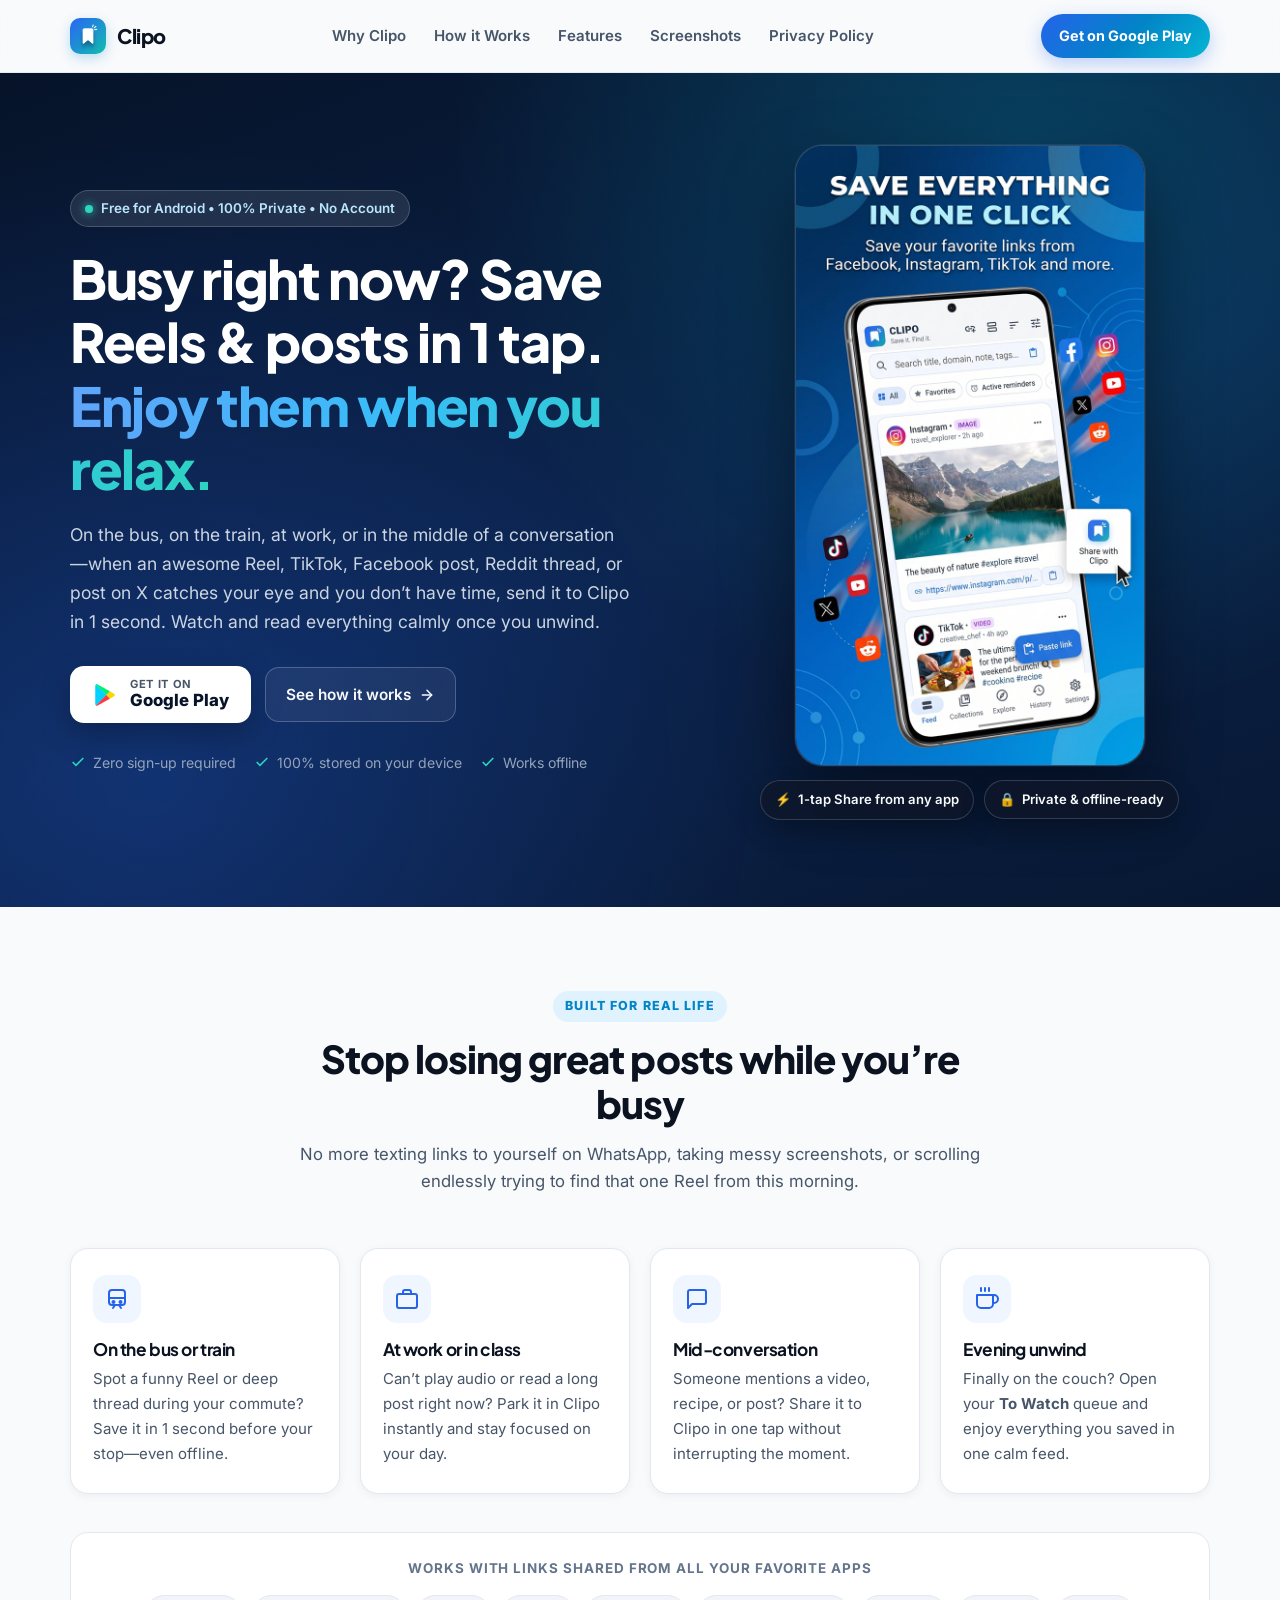
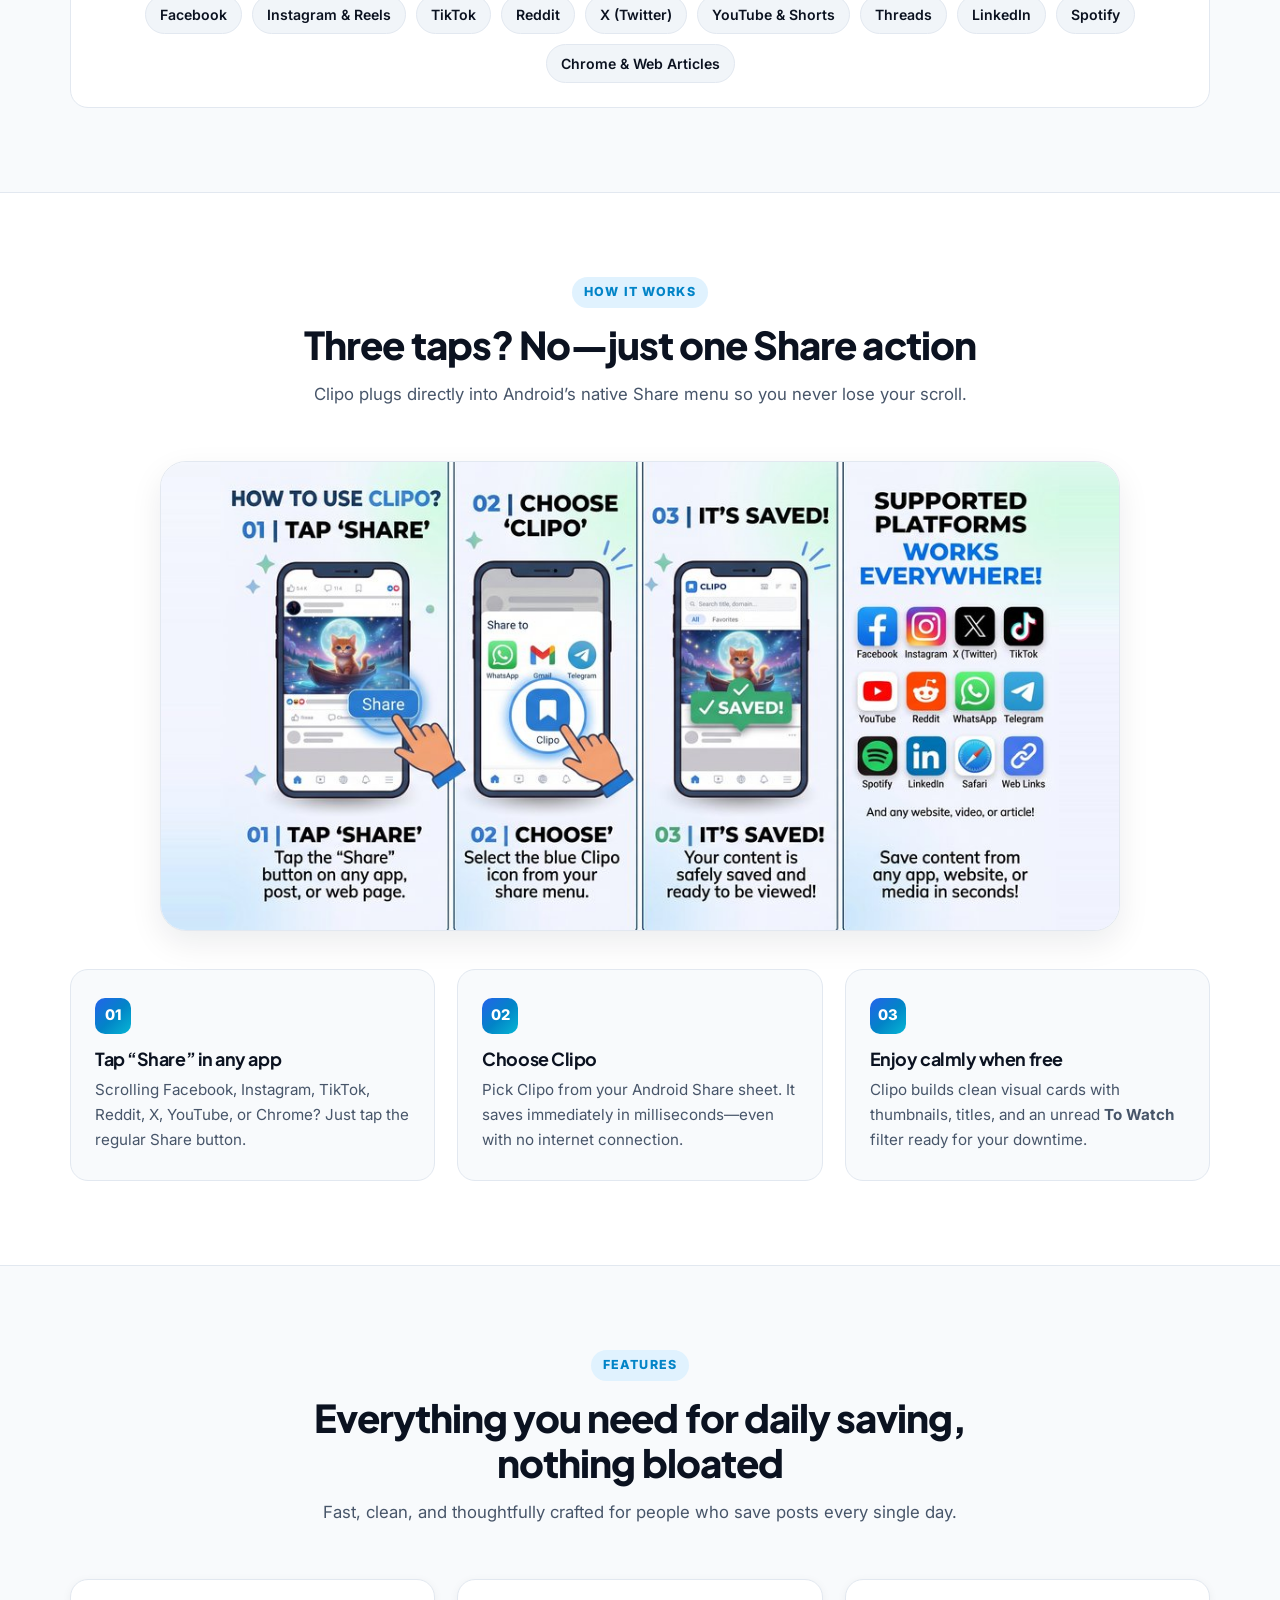
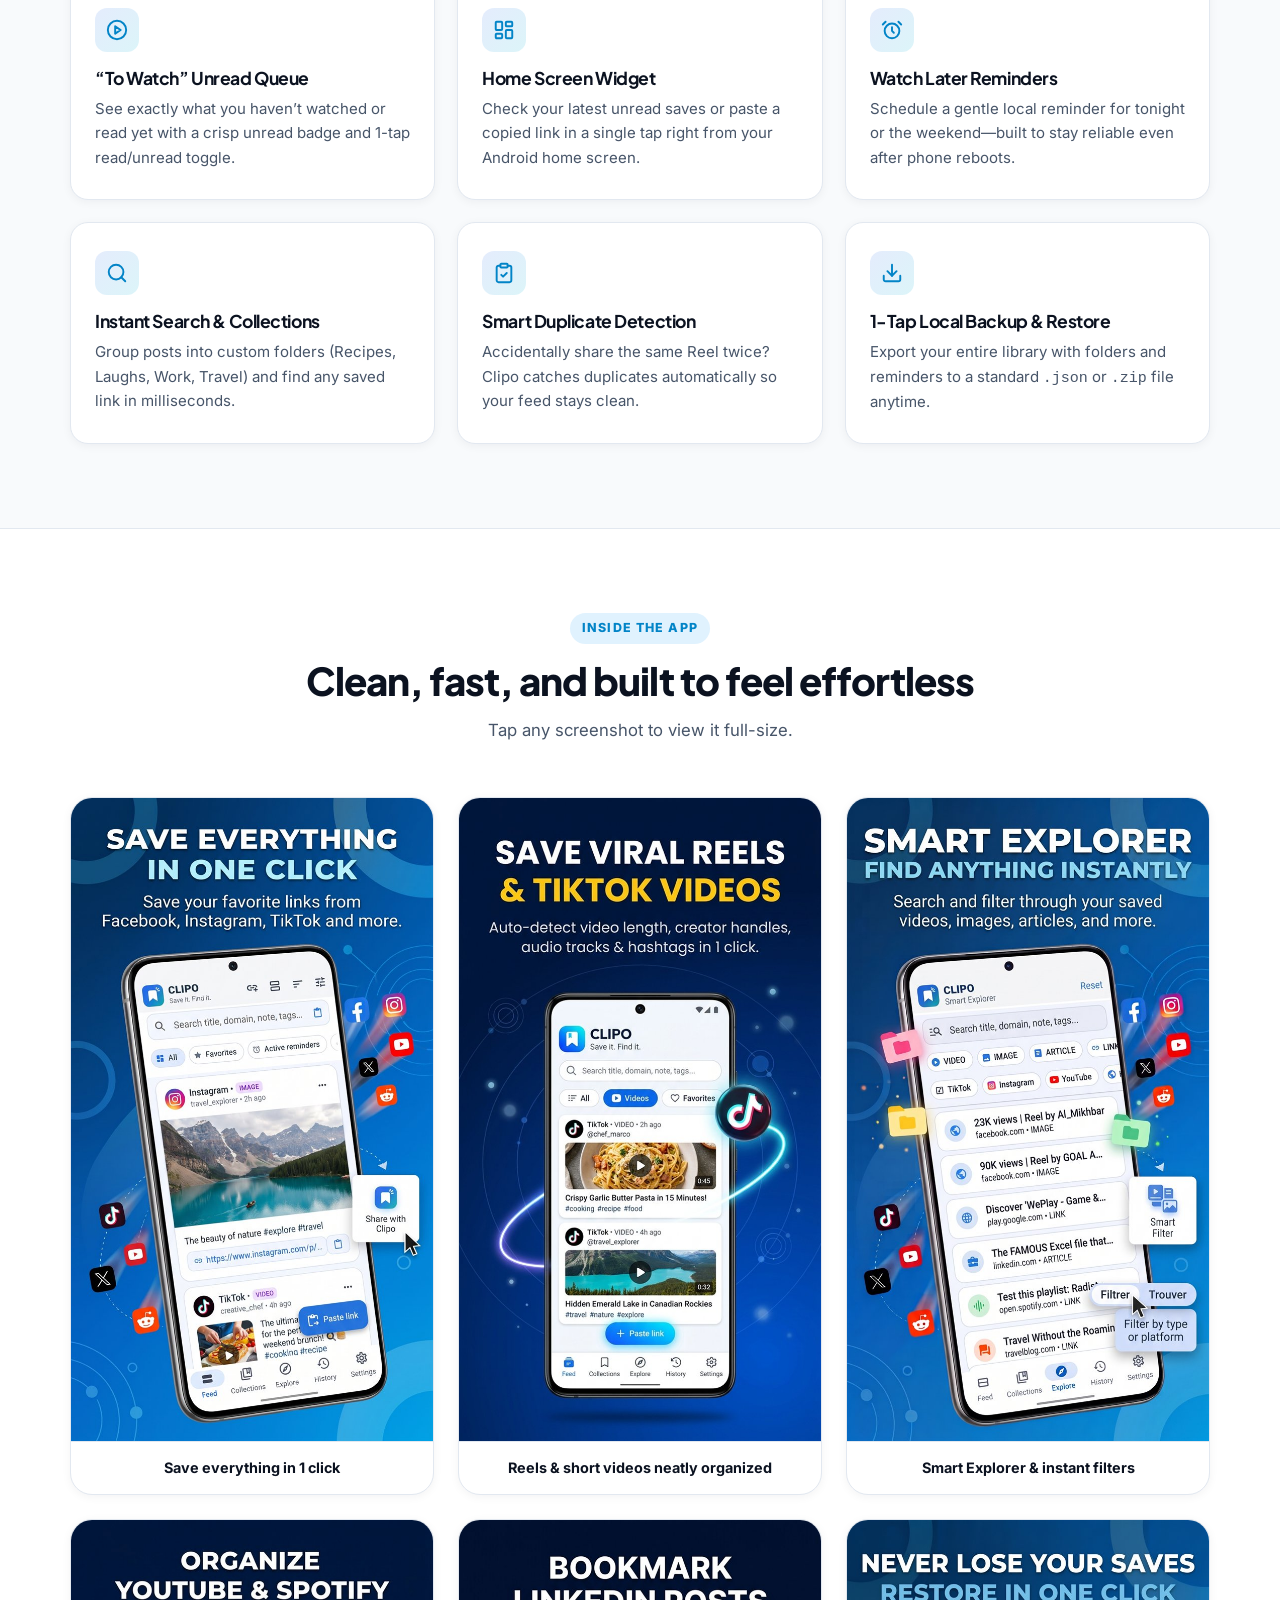
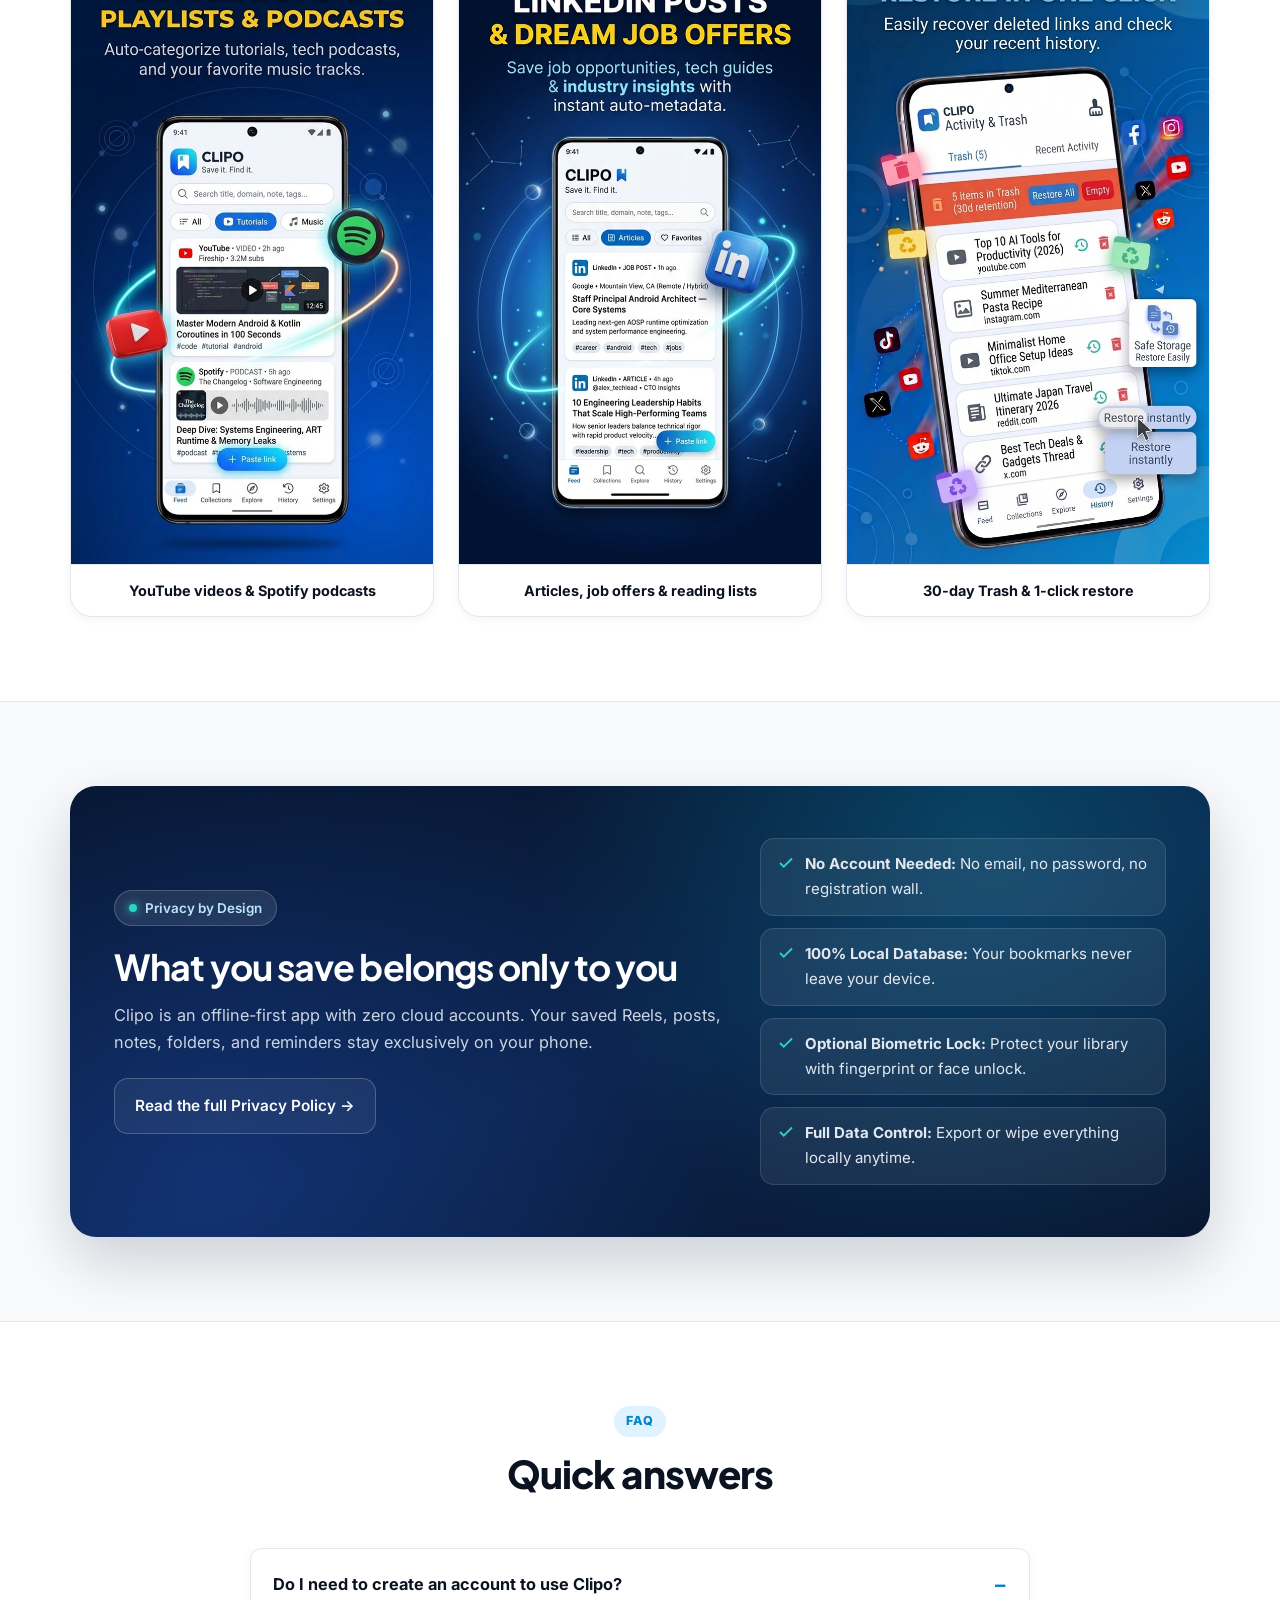
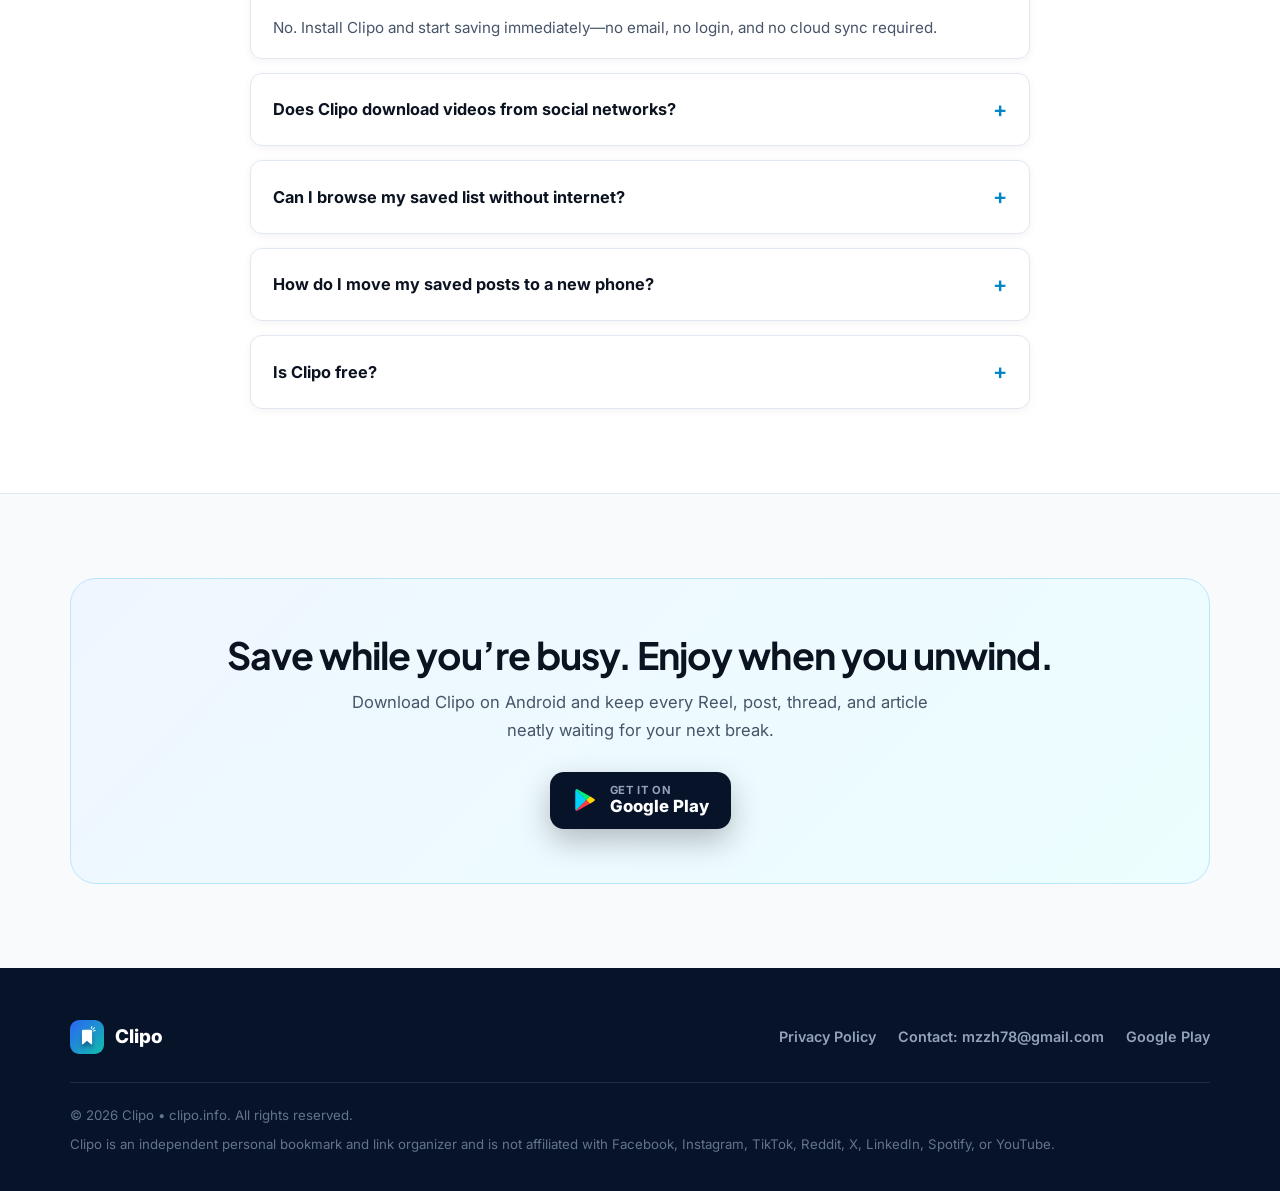
==== index.html @ b1139e11 "Launch Clipo showcase website, Privacy Policy and app-ads.txt for clipo.info" ====
<!DOCTYPE html>
<html lang="en">
<head>
  <meta charset="UTF-8" />
  <meta name="viewport" content="width=device-width, initial-scale=1.0" />
  <title>Clipo — Save Reels, Videos &amp; Social Posts to Enjoy Later</title>
  <meta name="description" content="Busy on the bus, train, at work, or mid-conversation? Save Reels, TikToks, Facebook posts, Reddit threads, and X posts in 1 tap—and enjoy them calmly when you relax. 100% private, offline, no account required." />
  <link rel="canonical" href="https://clipo.info/" />
  <link rel="icon" type="image/png" href="assets/icon.png" />
  <link rel="apple-touch-icon" href="assets/icon.png" />

  <!-- Open Graph / Social Preview -->
  <meta property="og:type" content="website" />
  <meta property="og:url" content="https://clipo.info/" />
  <meta property="og:title" content="Clipo — Save Reels &amp; Posts in 1 Tap, Enjoy Later" />
  <meta property="og:description" content="No time right now? Save Reels, videos, and social posts from any app in 1 second and enjoy them when you relax. 100% local &amp; private." />
  <meta property="og:image" content="https://clipo.info/assets/how-it-works.jpg" />
  <meta name="twitter:card" content="summary_large_image" />
  <meta name="twitter:title" content="Clipo — Save Reels &amp; Posts in 1 Tap, Enjoy Later" />
  <meta name="twitter:description" content="Save Reels, videos &amp; social posts while you're busy. Watch calmly when you unwind. 100% private, offline, no account." />
  <meta name="twitter:image" content="https://clipo.info/assets/how-it-works.jpg" />

  <link rel="preconnect" href="https://fonts.googleapis.com" />
  <link rel="preconnect" href="https://fonts.gstatic.com" crossorigin />
  <link href="https://fonts.googleapis.com/css2?family=Inter:wght@400;500;600;700&family=Plus+Jakarta+Sans:wght@700;800&display=swap" rel="stylesheet" />
  <link rel="stylesheet" href="styles.css" />
</head>
<body>
  <header class="site-header">
    <div class="container nav-wrap">
      <a class="brand-link" href="./">
        <img src="assets/icon.png" alt="Clipo app icon" width="36" height="36" />
        <span class="brand-name">Clipo</span>
      </a>

      <nav class="nav-links" aria-label="Main navigation">
        <a href="#moments">Why Clipo</a>
        <a href="#how-it-works">How it Works</a>
        <a href="#features">Features</a>
        <a href="#screenshots">Screenshots</a>
        <a href="privacy.html">Privacy Policy</a>
      </nav>

      <a class="nav-cta nav-cta-desktop" href="https://play.google.com/store/apps/details?id=com.clipo.clipo&amp;pcampaignid=web_share" target="_blank" rel="noopener">
        Get on Google Play
      </a>

      <button class="menu-toggle" type="button" aria-label="Toggle navigation menu" aria-expanded="false" id="menuToggle">
        <svg width="22" height="22" viewBox="0 0 24 24" fill="none" stroke="currentColor" stroke-width="2.2" stroke-linecap="round">
          <line x1="3" y1="6" x2="21" y2="6" />
          <line x1="3" y1="12" x2="21" y2="12" />
          <line x1="3" y1="18" x2="21" y2="18" />
        </svg>
      </button>
    </div>

    <div class="mobile-menu" id="mobileMenu">
      <a href="#moments">Why Clipo</a>
      <a href="#how-it-works">How it Works</a>
      <a href="#features">Features</a>
      <a href="#screenshots">Screenshots</a>
      <a href="privacy.html">Privacy Policy</a>
      <a class="nav-cta" href="https://play.google.com/store/apps/details?id=com.clipo.clipo&amp;pcampaignid=web_share" target="_blank" rel="noopener">
        Get on Google Play
      </a>
    </div>
  </header>

  <main>
    <!-- Hero -->
    <section class="hero">
      <div class="container hero-grid">
        <div>
          <div class="eyebrow">
            <span class="eyebrow-dot" aria-hidden="true"></span>
            Free for Android &bull; 100% Private &bull; No Account
          </div>
          <h1>
            Busy right now? Save Reels &amp; posts in 1 tap.
            <span class="text-gradient">Enjoy them when you relax.</span>
          </h1>
          <p class="hero-sub">
            On the bus, on the train, at work, or in the middle of a conversation&mdash;when an awesome Reel, TikTok, Facebook post, Reddit thread, or post on X catches your eye and you don&rsquo;t have time, send it to Clipo in 1 second. Watch and read everything calmly once you unwind.
          </p>

          <div class="hero-actions">
            <a class="btn-play" href="https://play.google.com/store/apps/details?id=com.clipo.clipo&amp;pcampaignid=web_share" target="_blank" rel="noopener">
              <svg width="26" height="26" viewBox="0 0 24 24" fill="none" aria-hidden="true">
                <path d="M3.6 2.3A1.7 1.7 0 0 0 3 3.6v16.8a1.7 1.7 0 0 0 .6 1.3l.1.1 9.5-9.5v-.6L3.7 2.2l-.1.1Z" fill="#00D2FF" />
                <path d="M16.4 15.5 13.2 12.3v-.6l3.2-3.2.1.1 3.8 2.2c1.1.6 1.1 1.6 0 2.3l-3.8 2.3-.1.1Z" fill="#FFD400" />
                <path d="M16.5 15.4 13.2 12 3.6 21.7c.4.4 1 .4 1.7.1l11.2-6.4Z" fill="#FF3A44" />
                <path d="M16.5 8.6 5.3 2.2c-.7-.4-1.3-.3-1.7.1L13.2 12l3.3-3.4Z" fill="#00F076" />
              </svg>
              <span class="btn-play-meta">
                <span class="btn-play-small">Get it on</span>
                <span class="btn-play-big">Google Play</span>
              </span>
            </a>

            <a class="btn-secondary" href="#how-it-works">
              See how it works
              <svg width="16" height="16" viewBox="0 0 24 24" fill="none" stroke="currentColor" stroke-width="2.2" stroke-linecap="round" stroke-linejoin="round" aria-hidden="true">
                <path d="M5 12h14" /><path d="m12 5 7 7-7 7" />
              </svg>
            </a>
          </div>

          <div class="hero-trust">
            <span>
              <svg width="16" height="16" viewBox="0 0 24 24" fill="none" stroke="currentColor" stroke-width="2.4"><polyline points="20 6 9 17 4 12" /></svg>
              Zero sign-up required
            </span>
            <span>
              <svg width="16" height="16" viewBox="0 0 24 24" fill="none" stroke="currentColor" stroke-width="2.4"><polyline points="20 6 9 17 4 12" /></svg>
              100% stored on your device
            </span>
            <span>
              <svg width="16" height="16" viewBox="0 0 24 24" fill="none" stroke="currentColor" stroke-width="2.4"><polyline points="20 6 9 17 4 12" /></svg>
              Works offline
            </span>
          </div>
        </div>

        <div class="hero-visual">
          <div class="hero-card-frame">
            <img src="assets/screen-feed.jpg" alt="Clipo feed showing saved Instagram, TikTok, and social posts in one clean view" width="720" height="1280" />
          </div>
          <div class="hero-pills" aria-hidden="true">
            <div class="float-pill"><span>&#9889;</span> 1-tap Share from any app</div>
            <div class="float-pill"><span>&#128274;</span> Private &amp; offline-ready</div>
          </div>
        </div>
      </div>
    </section>

    <!-- Real-life moments -->
    <section class="section" id="moments">
      <div class="container">
        <div class="section-header">
          <span class="section-tag">Built for Real Life</span>
          <h2>Stop losing great posts while you&rsquo;re busy</h2>
          <p>
            No more texting links to yourself on WhatsApp, taking messy screenshots, or scrolling endlessly trying to find that one Reel from this morning.
          </p>
        </div>

        <div class="moments-grid">
          <article class="moment-card">
            <div class="moment-icon" aria-hidden="true">
              <svg width="24" height="24" viewBox="0 0 24 24" fill="none" stroke="currentColor" stroke-width="2" stroke-linecap="round" stroke-linejoin="round"><rect x="4" y="3" width="16" height="15" rx="3"/><path d="M4 11h16"/><path d="M8 21l2-3"/><path d="M16 21l-2-3"/><circle cx="8.5" cy="15" r="1"/><circle cx="15.5" cy="15" r="1"/></svg>
            </div>
            <h3>On the bus or train</h3>
            <p>Spot a funny Reel or deep thread during your commute? Save it in 1 second before your stop&mdash;even offline.</p>
          </article>

          <article class="moment-card">
            <div class="moment-icon" aria-hidden="true">
              <svg width="24" height="24" viewBox="0 0 24 24" fill="none" stroke="currentColor" stroke-width="2" stroke-linecap="round" stroke-linejoin="round"><rect x="2" y="7" width="20" height="14" rx="2"/><path d="M16 7V5a2 2 0 0 0-2-2h-4a2 2 0 0 0-2 2v2"/></svg>
            </div>
            <h3>At work or in class</h3>
            <p>Can&rsquo;t play audio or read a long post right now? Park it in Clipo instantly and stay focused on your day.</p>
          </article>

          <article class="moment-card">
            <div class="moment-icon" aria-hidden="true">
              <svg width="24" height="24" viewBox="0 0 24 24" fill="none" stroke="currentColor" stroke-width="2" stroke-linecap="round" stroke-linejoin="round"><path d="M21 15a2 2 0 0 1-2 2H7l-4 4V5a2 2 0 0 1 2-2h14a2 2 0 0 1 2 2z"/></svg>
            </div>
            <h3>Mid-conversation</h3>
            <p>Someone mentions a video, recipe, or post? Share it to Clipo in one tap without interrupting the moment.</p>
          </article>

          <article class="moment-card">
            <div class="moment-icon" aria-hidden="true">
              <svg width="24" height="24" viewBox="0 0 24 24" fill="none" stroke="currentColor" stroke-width="2" stroke-linecap="round" stroke-linejoin="round"><path d="M18 8h1a4 4 0 0 1 0 8h-1"/><path d="M2 8h16v9a4 4 0 0 1-4 4H6a4 4 0 0 1-4-4V8z"/><line x1="6" y1="1" x2="6" y2="4"/><line x1="10" y1="1" x2="10" y2="4"/><line x1="14" y1="1" x2="14" y2="4"/></svg>
            </div>
            <h3>Evening unwind</h3>
            <p>Finally on the couch? Open your <strong>To Watch</strong> queue and enjoy everything you saved in one calm feed.</p>
          </article>
        </div>

        <div class="platforms-box">
          <div class="platforms-label">Works with links shared from all your favorite apps</div>
          <div class="platform-pills">
            <span class="platform-pill">Facebook</span>
            <span class="platform-pill">Instagram &amp; Reels</span>
            <span class="platform-pill">TikTok</span>
            <span class="platform-pill">Reddit</span>
            <span class="platform-pill">X (Twitter)</span>
            <span class="platform-pill">YouTube &amp; Shorts</span>
            <span class="platform-pill">Threads</span>
            <span class="platform-pill">LinkedIn</span>
            <span class="platform-pill">Spotify</span>
            <span class="platform-pill">Chrome &amp; Web Articles</span>
          </div>
        </div>
      </div>
    </section>

    <!-- How it works -->
    <section class="section section-alt" id="how-it-works">
      <div class="container">
        <div class="section-header">
          <span class="section-tag">How It Works</span>
          <h2>Three taps? No&mdash;just one Share action</h2>
          <p>Clipo plugs directly into Android&rsquo;s native Share menu so you never lose your scroll.</p>
        </div>

        <div class="how-visual">
          <img src="assets/how-it-works.jpg" alt="How to use Clipo: 1. Tap Share, 2. Choose Clipo, 3. Saved across all platforms" width="1024" height="500" loading="lazy" />
        </div>

        <div class="steps-grid">
          <div class="step-card">
            <div class="step-num">01</div>
            <h3>Tap &ldquo;Share&rdquo; in any app</h3>
            <p>Scrolling Facebook, Instagram, TikTok, Reddit, X, YouTube, or Chrome? Just tap the regular Share button.</p>
          </div>
          <div class="step-card">
            <div class="step-num">02</div>
            <h3>Choose Clipo</h3>
            <p>Pick Clipo from your Android Share sheet. It saves immediately in milliseconds&mdash;even with no internet connection.</p>
          </div>
          <div class="step-card">
            <div class="step-num">03</div>
            <h3>Enjoy calmly when free</h3>
            <p>Clipo builds clean visual cards with thumbnails, titles, and an unread <strong>To Watch</strong> filter ready for your downtime.</p>
          </div>
        </div>
      </div>
    </section>

    <!-- Features -->
    <section class="section" id="features">
      <div class="container">
        <div class="section-header">
          <span class="section-tag">Features</span>
          <h2>Everything you need for daily saving, nothing bloated</h2>
          <p>Fast, clean, and thoughtfully crafted for people who save posts every single day.</p>
        </div>

        <div class="features-grid">
          <article class="feature-card">
            <div class="feature-icon" aria-hidden="true">
              <svg width="22" height="22" viewBox="0 0 24 24" fill="none" stroke="currentColor" stroke-width="2.1" stroke-linecap="round" stroke-linejoin="round"><circle cx="12" cy="12" r="10"/><polygon points="10 8 16 12 10 16 10 8"/></svg>
            </div>
            <h3>&ldquo;To Watch&rdquo; Unread Queue</h3>
            <p>See exactly what you haven&rsquo;t watched or read yet with a crisp unread badge and 1-tap read/unread toggle.</p>
          </article>

          <article class="feature-card">
            <div class="feature-icon" aria-hidden="true">
              <svg width="22" height="22" viewBox="0 0 24 24" fill="none" stroke="currentColor" stroke-width="2.1" stroke-linecap="round" stroke-linejoin="round"><rect x="3" y="3" width="7" height="9" rx="1"/><rect x="14" y="3" width="7" height="5" rx="1"/><rect x="14" y="12" width="7" height="9" rx="1"/><rect x="3" y="16" width="7" height="5" rx="1"/></svg>
            </div>
            <h3>Home Screen Widget</h3>
            <p>Check your latest unread saves or paste a copied link in a single tap right from your Android home screen.</p>
          </article>

          <article class="feature-card">
            <div class="feature-icon" aria-hidden="true">
              <svg width="22" height="22" viewBox="0 0 24 24" fill="none" stroke="currentColor" stroke-width="2.1" stroke-linecap="round" stroke-linejoin="round"><circle cx="12" cy="13" r="8"/><path d="M12 9v4l2 2"/><path d="M5 3 2 6"/><path d="m22 6-3-3"/></svg>
            </div>
            <h3>Watch Later Reminders</h3>
            <p>Schedule a gentle local reminder for tonight or the weekend&mdash;built to stay reliable even after phone reboots.</p>
          </article>

          <article class="feature-card">
            <div class="feature-icon" aria-hidden="true">
              <svg width="22" height="22" viewBox="0 0 24 24" fill="none" stroke="currentColor" stroke-width="2.1" stroke-linecap="round" stroke-linejoin="round"><circle cx="11" cy="11" r="8"/><line x1="21" y1="21" x2="16.65" y2="16.65"/></svg>
            </div>
            <h3>Instant Search &amp; Collections</h3>
            <p>Group posts into custom folders (Recipes, Laughs, Work, Travel) and find any saved link in milliseconds.</p>
          </article>

          <article class="feature-card">
            <div class="feature-icon" aria-hidden="true">
              <svg width="22" height="22" viewBox="0 0 24 24" fill="none" stroke="currentColor" stroke-width="2.1" stroke-linecap="round" stroke-linejoin="round"><path d="M16 4h2a2 2 0 0 1 2 2v14a2 2 0 0 1-2 2H6a2 2 0 0 1-2-2V6a2 2 0 0 1 2-2h2"/><rect x="8" y="2" width="8" height="4" rx="1"/><path d="m9 14 2 2 4-4"/></svg>
            </div>
            <h3>Smart Duplicate Detection</h3>
            <p>Accidentally share the same Reel twice? Clipo catches duplicates automatically so your feed stays clean.</p>
          </article>

          <article class="feature-card">
            <div class="feature-icon" aria-hidden="true">
              <svg width="22" height="22" viewBox="0 0 24 24" fill="none" stroke="currentColor" stroke-width="2.1" stroke-linecap="round" stroke-linejoin="round"><path d="M21 15v4a2 2 0 0 1-2 2H5a2 2 0 0 1-2-2v-4"/><polyline points="7 10 12 15 17 10"/><line x1="12" y1="15" x2="12" y2="3"/></svg>
            </div>
            <h3>1-Tap Local Backup &amp; Restore</h3>
            <p>Export your entire library with folders and reminders to a standard <code>.json</code> or <code>.zip</code> file anytime.</p>
          </article>
        </div>
      </div>
    </section>

    <!-- Screenshots -->
    <section class="section section-alt" id="screenshots">
      <div class="container">
        <div class="section-header">
          <span class="section-tag">Inside the App</span>
          <h2>Clean, fast, and built to feel effortless</h2>
          <p>Tap any screenshot to view it full-size.</p>
        </div>

        <div class="gallery-grid">
          <figure class="shot-card" data-full="assets/screen-feed.jpg">
            <img src="assets/screen-feed.jpg" alt="Clipo main feed with 1-click social sharing" width="720" height="1280" loading="lazy" />
            <figcaption class="shot-caption">Save everything in 1 click</figcaption>
          </figure>
          <figure class="shot-card" data-full="assets/screen-reels.jpg">
            <img src="assets/screen-reels.jpg" alt="Save viral Reels and TikTok videos in Clipo" width="720" height="1280" loading="lazy" />
            <figcaption class="shot-caption">Reels &amp; short videos neatly organized</figcaption>
          </figure>
          <figure class="shot-card" data-full="assets/screen-explorer.jpg">
            <img src="assets/screen-explorer.jpg" alt="Smart Explorer to filter and search saved links" width="720" height="1280" loading="lazy" />
            <figcaption class="shot-caption">Smart Explorer &amp; instant filters</figcaption>
          </figure>
          <figure class="shot-card" data-full="assets/screen-media.jpg">
            <img src="assets/screen-media.jpg" alt="Organize YouTube tutorials and Spotify podcasts" width="720" height="1280" loading="lazy" />
            <figcaption class="shot-caption">YouTube videos &amp; Spotify podcasts</figcaption>
          </figure>
          <figure class="shot-card" data-full="assets/screen-articles.jpg">
            <img src="assets/screen-articles.jpg" alt="Bookmark LinkedIn posts, job offers, and articles" width="720" height="1280" loading="lazy" />
            <figcaption class="shot-caption">Articles, job offers &amp; reading lists</figcaption>
          </figure>
          <figure class="shot-card" data-full="assets/screen-history.jpg">
            <img src="assets/screen-history.jpg" alt="Safe trash with 30-day retention and 1-click restore" width="720" height="1280" loading="lazy" />
            <figcaption class="shot-caption">30-day Trash &amp; 1-click restore</figcaption>
          </figure>
        </div>
      </div>
    </section>

    <!-- Privacy highlight -->
    <section class="section" id="privacy">
      <div class="container">
        <div class="privacy-banner">
          <div>
            <span class="eyebrow"><span class="eyebrow-dot"></span> Privacy by Design</span>
            <h2>What you save belongs only to you</h2>
            <p>
              Clipo is an offline-first app with zero cloud accounts. Your saved Reels, posts, notes, folders, and reminders stay exclusively on your phone.
            </p>
            <a class="btn-secondary" href="privacy.html">
              Read the full Privacy Policy &rarr;
            </a>
          </div>

          <ul class="privacy-list">
            <li>
              <svg width="18" height="18" viewBox="0 0 24 24" fill="none" stroke="currentColor" stroke-width="2.4"><polyline points="20 6 9 17 4 12" /></svg>
              <span><strong>No Account Needed:</strong> No email, no password, no registration wall.</span>
            </li>
            <li>
              <svg width="18" height="18" viewBox="0 0 24 24" fill="none" stroke="currentColor" stroke-width="2.4"><polyline points="20 6 9 17 4 12" /></svg>
              <span><strong>100% Local Database:</strong> Your bookmarks never leave your device.</span>
            </li>
            <li>
              <svg width="18" height="18" viewBox="0 0 24 24" fill="none" stroke="currentColor" stroke-width="2.4"><polyline points="20 6 9 17 4 12" /></svg>
              <span><strong>Optional Biometric Lock:</strong> Protect your library with fingerprint or face unlock.</span>
            </li>
            <li>
              <svg width="18" height="18" viewBox="0 0 24 24" fill="none" stroke="currentColor" stroke-width="2.4"><polyline points="20 6 9 17 4 12" /></svg>
              <span><strong>Full Data Control:</strong> Export or wipe everything locally anytime.</span>
            </li>
          </ul>
        </div>
      </div>
    </section>

    <!-- FAQ -->
    <section class="section section-alt" id="faq">
      <div class="container">
        <div class="section-header">
          <span class="section-tag">FAQ</span>
          <h2>Quick answers</h2>
        </div>

        <div class="faq-list">
          <details class="faq-item" open>
            <summary>Do I need to create an account to use Clipo?</summary>
            <p>No. Install Clipo and start saving immediately&mdash;no email, no login, and no cloud sync required.</p>
          </details>

          <details class="faq-item">
            <summary>Does Clipo download videos from social networks?</summary>
            <p>No. Clipo is a personal bookmark and link organizer. It saves the link, clean preview card, and your personal notes locally so you can jump straight back to the original Reel, video, or post whenever you have time.</p>
          </details>

          <details class="faq-item">
            <summary>Can I browse my saved list without internet?</summary>
            <p>Yes! Your saved feed, thumbnails, titles, folders, notes, and instant search all live locally on your phone, so you can browse on flights, subways, or anywhere offline.</p>
          </details>

          <details class="faq-item">
            <summary>How do I move my saved posts to a new phone?</summary>
            <p>Open Settings inside Clipo and tap Export Backup to save a <code>.json</code> or <code>.zip</code> file anywhere on your phone or Drive, then import it in one tap on your new device.</p>
          </details>

          <details class="faq-item">
            <summary>Is Clipo free?</summary>
            <p>Yes, Clipo is completely free to use, supported by non-intrusive Google AdMob ads with built-in GDPR privacy controls. Your saved bookmarks are never shared with advertisers.</p>
          </details>
        </div>
      </div>
    </section>

    <!-- Bottom CTA -->
    <section class="section">
      <div class="container">
        <div class="cta-box">
          <h2>Save while you&rsquo;re busy. Enjoy when you unwind.</h2>
          <p>Download Clipo on Android and keep every Reel, post, thread, and article neatly waiting for your next break.</p>
          <a class="btn-play" href="https://play.google.com/store/apps/details?id=com.clipo.clipo&amp;pcampaignid=web_share" target="_blank" rel="noopener">
            <svg width="26" height="26" viewBox="0 0 24 24" fill="none" aria-hidden="true">
              <path d="M3.6 2.3A1.7 1.7 0 0 0 3 3.6v16.8a1.7 1.7 0 0 0 .6 1.3l.1.1 9.5-9.5v-.6L3.7 2.2l-.1.1Z" fill="#00D2FF" />
              <path d="M16.4 15.5 13.2 12.3v-.6l3.2-3.2.1.1 3.8 2.2c1.1.6 1.1 1.6 0 2.3l-3.8 2.3-.1.1Z" fill="#FFD400" />
              <path d="M16.5 15.4 13.2 12 3.6 21.7c.4.4 1 .4 1.7.1l11.2-6.4Z" fill="#FF3A44" />
              <path d="M16.5 8.6 5.3 2.2c-.7-.4-1.3-.3-1.7.1L13.2 12l3.3-3.4Z" fill="#00F076" />
            </svg>
            <span class="btn-play-meta">
              <span class="btn-play-small">Get it on</span>
              <span class="btn-play-big">Google Play</span>
            </span>
          </a>
        </div>
      </div>
    </section>
  </main>

  <footer class="site-footer">
    <div class="container">
      <div class="footer-top">
        <a class="footer-brand" href="./">
          <img src="assets/icon.png" alt="Clipo logo" width="34" height="34" />
          <span>Clipo</span>
        </a>
        <div class="footer-links">
          <a href="privacy.html">Privacy Policy</a>
          <a href="mailto:mzzh78@gmail.com">Contact: mzzh78@gmail.com</a>
          <a href="https://play.google.com/store/apps/details?id=com.clipo.clipo&amp;pcampaignid=web_share" target="_blank" rel="noopener">Google Play</a>
        </div>
      </div>
      <div class="footer-bottom">
        <span>&copy; 2026 Clipo &bull; clipo.info. All rights reserved.</span>
        <span>Clipo is an independent personal bookmark and link organizer and is not affiliated with Facebook, Instagram, TikTok, Reddit, X, LinkedIn, Spotify, or YouTube.</span>
      </div>
    </div>
  </footer>

  <!-- Lightbox modal for screenshots -->
  <div class="lightbox" id="lightbox" role="dialog" aria-modal="true" aria-label="Screenshot preview">
    <button class="lightbox-close" type="button" id="lightboxClose" aria-label="Close preview">&times;</button>
    <img id="lightboxImg" src="" alt="Full size Clipo screenshot" />
  </div>

  <script>
    (function () {
      const toggle = document.getElementById('menuToggle');
      const menu = document.getElementById('mobileMenu');
      if (toggle && menu) {
        toggle.addEventListener('click', function () {
          const open = menu.classList.toggle('open');
          toggle.setAttribute('aria-expanded', String(open));
        });
        menu.querySelectorAll('a').forEach(function (link) {
          link.addEventListener('click', function () {
            menu.classList.remove('open');
            toggle.setAttribute('aria-expanded', 'false');
          });
        });
      }

      const lightbox = document.getElementById('lightbox');
      const lightboxImg = document.getElementById('lightboxImg');
      const closeBtn = document.getElementById('lightboxClose');
      document.querySelectorAll('.shot-card').forEach(function (card) {
        card.addEventListener('click', function () {
          const src = card.getAttribute('data-full');
          const img = card.querySelector('img');
          if (src && lightbox && lightboxImg) {
            lightboxImg.src = src;
            lightboxImg.alt = img ? img.alt : 'Clipo screenshot';
            lightbox.classList.add('open');
          }
        });
      });

      function closeLightbox() {
        if (lightbox) lightbox.classList.remove('open');
      }
      if (closeBtn) closeBtn.addEventListener('click', closeLightbox);
      if (lightbox) {
        lightbox.addEventListener('click', function (e) {
          if (e.target === lightbox) closeLightbox();
        });
      }
      document.addEventListener('keydown', function (e) {
        if (e.key === 'Escape') closeLightbox();
      });
    })();
  </script>
</body>
</html>
---- styles.css ----
:root {
  --bg: #f8fafc;
  --surface: #ffffff;
  --surface-alt: #f1f5f9;
  --ink: #0b1220;
  --ink-muted: #475569;
  --ink-soft: #64748b;
  --border: #e2e8f0;
  --brand-blue: #2563eb;
  --brand-azure: #0284c7;
  --brand-teal: #06b6d4;
  --brand-mint: #14b8a6;
  --navy-950: #061329;
  --navy-900: #0b2249;
  --navy-800: #112d5e;
  --radius-sm: 12px;
  --radius-md: 18px;
  --radius-lg: 26px;
  --shadow-sm: 0 2px 10px rgba(15, 23, 42, 0.05);
  --shadow-md: 0 12px 32px rgba(15, 23, 42, 0.08);
  --shadow-lg: 0 24px 60px rgba(6, 19, 41, 0.18);
  --gradient-brand: linear-gradient(135deg, #2563eb 0%, #0284c7 52%, #06b6d4 100%);
  --gradient-navy: radial-gradient(circle at 80% 10%, rgba(6, 182, 212, 0.24), transparent 45%),
                   radial-gradient(circle at 12% 85%, rgba(37, 99, 235, 0.26), transparent 48%),
                   linear-gradient(160deg, #061329 0%, #0b2249 55%, #081833 100%);
}

*,
*::before,
*::after {
  box-sizing: border-box;
}

html {
  scroll-behavior: smooth;
  -webkit-text-size-adjust: 100%;
}

body {
  margin: 0;
  font-family: "Inter", -apple-system, BlinkMacSystemFont, "Segoe UI", Roboto, Helvetica, Arial, sans-serif;
  color: var(--ink);
  background: var(--bg);
  line-height: 1.65;
  overflow-x: hidden;
}

h1, h2, h3, h4, .brand-name {
  font-family: "Plus Jakarta Sans", "Inter", -apple-system, BlinkMacSystemFont, "Segoe UI", sans-serif;
  letter-spacing: -0.025em;
  line-height: 1.18;
  margin-top: 0;
}

img {
  max-width: 100%;
  display: block;
}

a {
  color: inherit;
  text-decoration: none;
}

.container {
  width: min(1140px, 92%);
  margin: 0 auto;
}

/* Header */
.site-header {
  position: sticky;
  top: 0;
  z-index: 100;
  background: rgba(248, 250, 252, 0.84);
  backdrop-filter: blur(16px);
  -webkit-backdrop-filter: blur(16px);
  border-bottom: 1px solid rgba(226, 232, 240, 0.8);
}

.nav-wrap {
  display: flex;
  align-items: center;
  justify-content: space-between;
  gap: 20px;
  height: 72px;
}

.brand-link {
  display: inline-flex;
  align-items: center;
  gap: 11px;
  font-weight: 800;
  font-size: 1.25rem;
  color: var(--ink);
}

.brand-link img {
  width: 36px;
  height: 36px;
  border-radius: 10px;
  box-shadow: 0 4px 12px rgba(2, 132, 199, 0.25);
}

.nav-links {
  display: flex;
  align-items: center;
  gap: 28px;
  font-size: 0.94rem;
  font-weight: 600;
  color: var(--ink-muted);
}

.nav-links a {
  transition: color 0.18s ease;
}

.nav-links a:hover {
  color: var(--brand-blue);
}

.nav-cta {
  display: inline-flex;
  align-items: center;
  gap: 8px;
  background: var(--gradient-brand);
  color: #ffffff;
  font-weight: 700;
  font-size: 0.9rem;
  padding: 10px 18px;
  border-radius: 999px;
  box-shadow: 0 6px 18px rgba(37, 99, 235, 0.28);
  transition: transform 0.18s ease, box-shadow 0.18s ease;
}

.nav-cta:hover {
  transform: translateY(-1px);
  box-shadow: 0 10px 24px rgba(37, 99, 235, 0.34);
}

.menu-toggle {
  display: none;
  background: transparent;
  border: 1px solid var(--border);
  border-radius: 10px;
  width: 42px;
  height: 42px;
  align-items: center;
  justify-content: center;
  cursor: pointer;
  color: var(--ink);
}

/* Hero */
.hero {
  background: var(--gradient-navy);
  color: #ffffff;
  padding: 72px 0 88px;
  position: relative;
  overflow: hidden;
}

.hero-grid {
  display: grid;
  grid-template-columns: 1.12fr 0.88fr;
  gap: 48px;
  align-items: center;
}

.eyebrow {
  display: inline-flex;
  align-items: center;
  gap: 8px;
  background: rgba(255, 255, 255, 0.1);
  border: 1px solid rgba(255, 255, 255, 0.18);
  color: #bae6fd;
  padding: 6px 14px;
  border-radius: 999px;
  font-size: 0.84rem;
  font-weight: 600;
  margin-bottom: 20px;
}

.eyebrow-dot {
  width: 8px;
  height: 8px;
  border-radius: 999px;
  background: #2dd4bf;
  box-shadow: 0 0 10px #2dd4bf;
}

.hero h1 {
  font-size: clamp(2.25rem, 4.2vw, 3.45rem);
  font-weight: 800;
  margin-bottom: 20px;
  color: #ffffff;
}

.text-gradient {
  background: linear-gradient(95deg, #60a5fa 0%, #38bdf8 48%, #2dd4bf 100%);
  -webkit-background-clip: text;
  background-clip: text;
  color: transparent;
}

.hero-sub {
  font-size: 1.1rem;
  color: #cbd5e1;
  max-width: 560px;
  margin: 0 0 30px;
}

.hero-actions {
  display: flex;
  flex-wrap: wrap;
  align-items: center;
  gap: 14px;
  margin-bottom: 28px;
}

.btn-play {
  display: inline-flex;
  align-items: center;
  gap: 12px;
  background: #ffffff;
  color: var(--navy-950);
  padding: 12px 22px;
  border-radius: 14px;
  font-weight: 700;
  box-shadow: 0 12px 30px rgba(0, 0, 0, 0.25);
  transition: transform 0.18s ease, box-shadow 0.18s ease;
}

.btn-play:hover {
  transform: translateY(-2px);
  box-shadow: 0 16px 36px rgba(6, 182, 212, 0.28);
}

.btn-play-meta {
  display: flex;
  flex-direction: column;
  line-height: 1.15;
  text-align: left;
}

.btn-play-small {
  font-size: 0.7rem;
  text-transform: uppercase;
  letter-spacing: 0.06em;
  color: #475569;
  font-weight: 700;
}

.btn-play-big {
  font-size: 1.05rem;
  font-weight: 800;
}

.btn-secondary {
  display: inline-flex;
  align-items: center;
  gap: 8px;
  padding: 14px 20px;
  border-radius: 14px;
  border: 1px solid rgba(255, 255, 255, 0.22);
  background: rgba(255, 255, 255, 0.06);
  color: #f8fafc;
  font-weight: 600;
  font-size: 0.96rem;
  transition: background 0.18s ease, border-color 0.18s ease;
}

.btn-secondary:hover {
  background: rgba(255, 255, 255, 0.13);
  border-color: rgba(255, 255, 255, 0.36);
}

.hero-trust {
  display: flex;
  flex-wrap: wrap;
  gap: 18px;
  font-size: 0.88rem;
  color: #94a3b8;
}

.hero-trust span {
  display: inline-flex;
  align-items: center;
  gap: 7px;
}

.hero-trust svg {
  color: #2dd4bf;
  flex-shrink: 0;
}

.hero-visual {
  position: relative;
  display: flex;
  flex-direction: column;
  align-items: center;
  gap: 14px;
}

.hero-card-frame {
  position: relative;
  width: min(350px, 100%);
  border-radius: 28px;
  overflow: hidden;
  border: 1px solid rgba(255, 255, 255, 0.18);
  box-shadow: 0 32px 72px rgba(0, 0, 0, 0.45), 0 0 0 1px rgba(56, 189, 248, 0.14);
  background: var(--navy-900);
}

.hero-card-frame img {
  width: 100%;
  height: auto;
}

.hero-pills {
  display: flex;
  flex-wrap: wrap;
  justify-content: center;
  gap: 10px;
}

.float-pill {
  display: inline-flex;
  align-items: center;
  gap: 7px;
  background: rgba(15, 23, 42, 0.78);
  backdrop-filter: blur(12px);
  border: 1px solid rgba(148, 163, 184, 0.28);
  color: #f8fafc;
  font-size: 0.82rem;
  font-weight: 600;
  padding: 8px 14px;
  border-radius: 999px;
  box-shadow: 0 10px 24px rgba(0, 0, 0, 0.24);
  white-space: nowrap;
}

/* Sections */
.section {
  padding: 84px 0;
}

.section-alt {
  background: var(--surface);
  border-top: 1px solid var(--border);
  border-bottom: 1px solid var(--border);
}

.section-header {
  text-align: center;
  max-width: 720px;
  margin: 0 auto 52px;
}

.section-tag {
  display: inline-block;
  font-size: 0.78rem;
  font-weight: 800;
  text-transform: uppercase;
  letter-spacing: 0.09em;
  color: var(--brand-azure);
  background: #e0f2fe;
  padding: 5px 12px;
  border-radius: 999px;
  margin-bottom: 14px;
}

.section-header h2 {
  font-size: clamp(1.75rem, 3vw, 2.5rem);
  font-weight: 800;
  margin-bottom: 14px;
  color: var(--ink);
}

.section-header p {
  margin: 0;
  font-size: 1.05rem;
  color: var(--ink-muted);
}

/* Everyday moments */
.moments-grid {
  display: grid;
  grid-template-columns: repeat(4, 1fr);
  gap: 20px;
}

.moment-card {
  background: var(--surface);
  border: 1px solid var(--border);
  border-radius: var(--radius-md);
  padding: 26px 22px;
  box-shadow: var(--shadow-sm);
  transition: transform 0.2s ease, box-shadow 0.2s ease, border-color 0.2s ease;
}

.moment-card:hover {
  transform: translateY(-4px);
  box-shadow: var(--shadow-md);
  border-color: #bae6fd;
}

.moment-icon {
  width: 48px;
  height: 48px;
  border-radius: 14px;
  display: inline-flex;
  align-items: center;
  justify-content: center;
  background: #eff6ff;
  color: var(--brand-blue);
  margin-bottom: 16px;
}

.moment-card h3 {
  font-size: 1.08rem;
  font-weight: 700;
  margin-bottom: 8px;
}

.moment-card p {
  margin: 0;
  font-size: 0.94rem;
  color: var(--ink-muted);
}

/* Platforms strip */
.platforms-box {
  margin-top: 38px;
  background: var(--surface);
  border: 1px solid var(--border);
  border-radius: var(--radius-md);
  padding: 24px 28px;
  text-align: center;
}

.platforms-label {
  font-size: 0.84rem;
  font-weight: 700;
  text-transform: uppercase;
  letter-spacing: 0.07em;
  color: var(--ink-soft);
  margin-bottom: 16px;
}

.platform-pills {
  display: flex;
  flex-wrap: wrap;
  justify-content: center;
  gap: 10px;
}

.platform-pill {
  background: var(--surface-alt);
  border: 1px solid var(--border);
  color: var(--ink);
  font-size: 0.88rem;
  font-weight: 600;
  padding: 7px 14px;
  border-radius: 999px;
}

/* How it works */
.how-visual {
  margin: 0 auto 38px;
  max-width: 960px;
  border-radius: var(--radius-lg);
  overflow: hidden;
  border: 1px solid var(--border);
  box-shadow: var(--shadow-md);
  background: #ffffff;
}

.how-visual img {
  width: 100%;
  height: auto;
}

.steps-grid {
  display: grid;
  grid-template-columns: repeat(3, 1fr);
  gap: 22px;
}

.step-card {
  background: var(--bg);
  border: 1px solid var(--border);
  border-radius: var(--radius-md);
  padding: 28px 24px;
}

.step-num {
  display: inline-flex;
  align-items: center;
  justify-content: center;
  width: 36px;
  height: 36px;
  border-radius: 10px;
  background: var(--gradient-brand);
  color: #ffffff;
  font-weight: 800;
  font-size: 0.92rem;
  margin-bottom: 14px;
}

.step-card h3 {
  font-size: 1.12rem;
  margin-bottom: 8px;
}

.step-card p {
  margin: 0;
  color: var(--ink-muted);
  font-size: 0.95rem;
}

/* Features grid */
.features-grid {
  display: grid;
  grid-template-columns: repeat(3, 1fr);
  gap: 22px;
}

.feature-card {
  background: var(--surface);
  border: 1px solid var(--border);
  border-radius: var(--radius-md);
  padding: 28px 24px;
  box-shadow: var(--shadow-sm);
  transition: transform 0.2s ease, box-shadow 0.2s ease;
}

.feature-card:hover {
  transform: translateY(-3px);
  box-shadow: var(--shadow-md);
}

.feature-icon {
  width: 44px;
  height: 44px;
  border-radius: 12px;
  display: inline-flex;
  align-items: center;
  justify-content: center;
  background: linear-gradient(135deg, rgba(37, 99, 235, 0.12), rgba(6, 182, 212, 0.14));
  color: var(--brand-azure);
  margin-bottom: 16px;
}

.feature-card h3 {
  font-size: 1.1rem;
  margin-bottom: 8px;
}

.feature-card p {
  margin: 0;
  font-size: 0.94rem;
  color: var(--ink-muted);
}

/* Screenshots gallery */
.gallery-grid {
  display: grid;
  grid-template-columns: repeat(3, 1fr);
  gap: 24px;
}

.shot-card {
  margin: 0;
  background: var(--surface);
  border: 1px solid var(--border);
  border-radius: 22px;
  overflow: hidden;
  box-shadow: var(--shadow-sm);
  cursor: zoom-in;
  display: flex;
  flex-direction: column;
  transition: transform 0.22s ease, box-shadow 0.22s ease;
}

.shot-card:hover {
  transform: translateY(-5px);
  box-shadow: var(--shadow-lg);
}

.shot-card img {
  width: 100%;
  height: auto;
  display: block;
  background: var(--navy-900);
}

.shot-caption {
  padding: 14px 16px;
  font-size: 0.9rem;
  font-weight: 700;
  color: var(--ink);
  text-align: center;
  border-top: 1px solid var(--border);
}

/* Privacy highlight banner */
.privacy-banner {
  background: var(--gradient-navy);
  color: #ffffff;
  border-radius: var(--radius-lg);
  padding: 52px 44px;
  display: grid;
  grid-template-columns: 1.2fr 0.8fr;
  gap: 36px;
  align-items: center;
  box-shadow: var(--shadow-lg);
}

.privacy-banner h2 {
  font-size: clamp(1.65rem, 2.8vw, 2.3rem);
  margin-bottom: 14px;
  color: #ffffff;
}

.privacy-banner p {
  color: #cbd5e1;
  margin: 0 0 22px;
  font-size: 1.02rem;
}

.privacy-list {
  list-style: none;
  padding: 0;
  margin: 0;
  display: grid;
  gap: 12px;
}

.privacy-list li {
  display: flex;
  align-items: flex-start;
  gap: 10px;
  background: rgba(255, 255, 255, 0.07);
  border: 1px solid rgba(255, 255, 255, 0.12);
  border-radius: 14px;
  padding: 13px 16px;
  font-size: 0.94rem;
  color: #e2e8f0;
}

.privacy-list svg {
  color: #2dd4bf;
  flex-shrink: 0;
  margin-top: 2px;
}

/* FAQ */
.faq-list {
  max-width: 780px;
  margin: 0 auto;
  display: grid;
  gap: 14px;
}

.faq-item {
  background: var(--surface);
  border: 1px solid var(--border);
  border-radius: var(--radius-sm);
  padding: 18px 22px;
  box-shadow: var(--shadow-sm);
}

.faq-item summary {
  font-weight: 700;
  font-size: 1.02rem;
  cursor: pointer;
  list-style: none;
  display: flex;
  align-items: center;
  justify-content: space-between;
  gap: 16px;
}

.faq-item summary::-webkit-details-marker {
  display: none;
}

.faq-item summary::after {
  content: "+";
  font-size: 1.35rem;
  font-weight: 600;
  color: var(--brand-azure);
  transition: transform 0.2s ease;
}

.faq-item[open] summary::after {
  content: "−";
}

.faq-item p {
  margin: 12px 0 0;
  color: var(--ink-muted);
  font-size: 0.95rem;
}

/* CTA banner */
.cta-box {
  text-align: center;
  background: linear-gradient(135deg, #eff6ff 0%, #ecfeff 100%);
  border: 1px solid #bae6fd;
  border-radius: var(--radius-lg);
  padding: 54px 28px;
}

.cta-box h2 {
  font-size: clamp(1.7rem, 3vw, 2.35rem);
  margin-bottom: 12px;
}

.cta-box p {
  max-width: 580px;
  margin: 0 auto 28px;
  color: var(--ink-muted);
  font-size: 1.04rem;
}

.cta-box .btn-play {
  background: var(--navy-950);
  color: #ffffff;
}

.cta-box .btn-play-small {
  color: #94a3b8;
}

/* Footer */
.site-footer {
  background: var(--navy-950);
  color: #94a3b8;
  padding: 52px 0 36px;
  font-size: 0.9rem;
}

.footer-top {
  display: flex;
  flex-wrap: wrap;
  justify-content: space-between;
  align-items: center;
  gap: 24px;
  padding-bottom: 28px;
  border-bottom: 1px solid rgba(148, 163, 184, 0.16);
}

.footer-brand {
  display: inline-flex;
  align-items: center;
  gap: 11px;
  color: #ffffff;
  font-weight: 800;
  font-size: 1.18rem;
}

.footer-brand img {
  width: 34px;
  height: 34px;
  border-radius: 9px;
}

.footer-links {
  display: flex;
  flex-wrap: wrap;
  gap: 22px;
  font-weight: 600;
}

.footer-links a:hover {
  color: #ffffff;
}

.footer-bottom {
  padding-top: 22px;
  display: flex;
  flex-direction: column;
  gap: 8px;
  font-size: 0.83rem;
  color: #64748b;
}

/* Lightbox */
.lightbox {
  position: fixed;
  inset: 0;
  z-index: 999;
  background: rgba(6, 19, 41, 0.9);
  backdrop-filter: blur(8px);
  display: none;
  align-items: center;
  justify-content: center;
  padding: 24px;
}

.lightbox.open {
  display: flex;
}

.lightbox img {
  max-height: 88vh;
  max-width: min(460px, 92vw);
  border-radius: 22px;
  box-shadow: 0 28px 80px rgba(0, 0, 0, 0.6);
}

.lightbox-close {
  position: fixed;
  top: 20px;
  right: 22px;
  width: 44px;
  height: 44px;
  border-radius: 999px;
  border: 1px solid rgba(255, 255, 255, 0.25);
  background: rgba(15, 23, 42, 0.8);
  color: #ffffff;
  font-size: 1.5rem;
  cursor: pointer;
  display: flex;
  align-items: center;
  justify-content: center;
}

/* Privacy Policy standalone page */
.doc-hero {
  background: var(--gradient-navy);
  color: #ffffff;
  padding: 56px 0 48px;
}

.doc-hero h1 {
  font-size: clamp(1.9rem, 3.2vw, 2.65rem);
  margin-bottom: 10px;
}

.doc-hero p {
  margin: 0;
  color: #cbd5e1;
}

.doc-main {
  padding: 48px 0 80px;
}

.doc-card {
  background: var(--surface);
  border: 1px solid var(--border);
  border-radius: var(--radius-lg);
  padding: 44px 48px;
  max-width: 860px;
  margin: 0 auto;
  box-shadow: var(--shadow-sm);
}

.doc-card h2 {
  font-size: 1.28rem;
  margin: 32px 0 12px;
  padding-bottom: 8px;
  border-bottom: 1px solid var(--border);
  color: var(--ink);
}

.doc-card p,
.doc-card li {
  color: var(--ink-muted);
  font-size: 0.97rem;
}

.doc-card ul {
  padding-left: 22px;
}

.doc-card li {
  margin-bottom: 8px;
}

.doc-card a {
  color: var(--brand-azure);
  font-weight: 600;
  text-decoration: underline;
  text-underline-offset: 3px;
}

.doc-highlight {
  background: #f0f9ff;
  border-left: 4px solid var(--brand-azure);
  padding: 16px 20px;
  border-radius: 8px;
  margin-bottom: 24px;
  color: var(--ink);
}

.doc-highlight strong {
  color: var(--navy-900);
}

/* Responsive */
@media (max-width: 980px) {
  .hero-grid,
  .privacy-banner {
    grid-template-columns: 1fr;
  }

  .hero {
    padding: 52px 0 68px;
  }

  .hero-visual {
    margin-top: 12px;
  }

  .moments-grid {
    grid-template-columns: repeat(2, 1fr);
  }

  .features-grid,
  .gallery-grid,
  .steps-grid {
    grid-template-columns: repeat(2, 1fr);
  }
}

@media (max-width: 720px) {
  .nav-links,
  .nav-cta-desktop {
    display: none;
  }

  .menu-toggle {
    display: inline-flex;
  }

  .mobile-menu {
    display: none;
    flex-direction: column;
    gap: 14px;
    padding: 16px 4% 22px;
    background: var(--surface);
    border-bottom: 1px solid var(--border);
    font-weight: 600;
  }

  .mobile-menu.open {
    display: flex;
  }

  .moments-grid,
  .features-grid,
  .gallery-grid,
  .steps-grid {
    grid-template-columns: 1fr;
  }

  .section {
    padding: 60px 0;
  }

  .privacy-banner,
  .doc-card {
    padding: 28px 22px;
  }
}

@media (min-width: 721px) {
  .mobile-menu {
    display: none !important;
  }
}
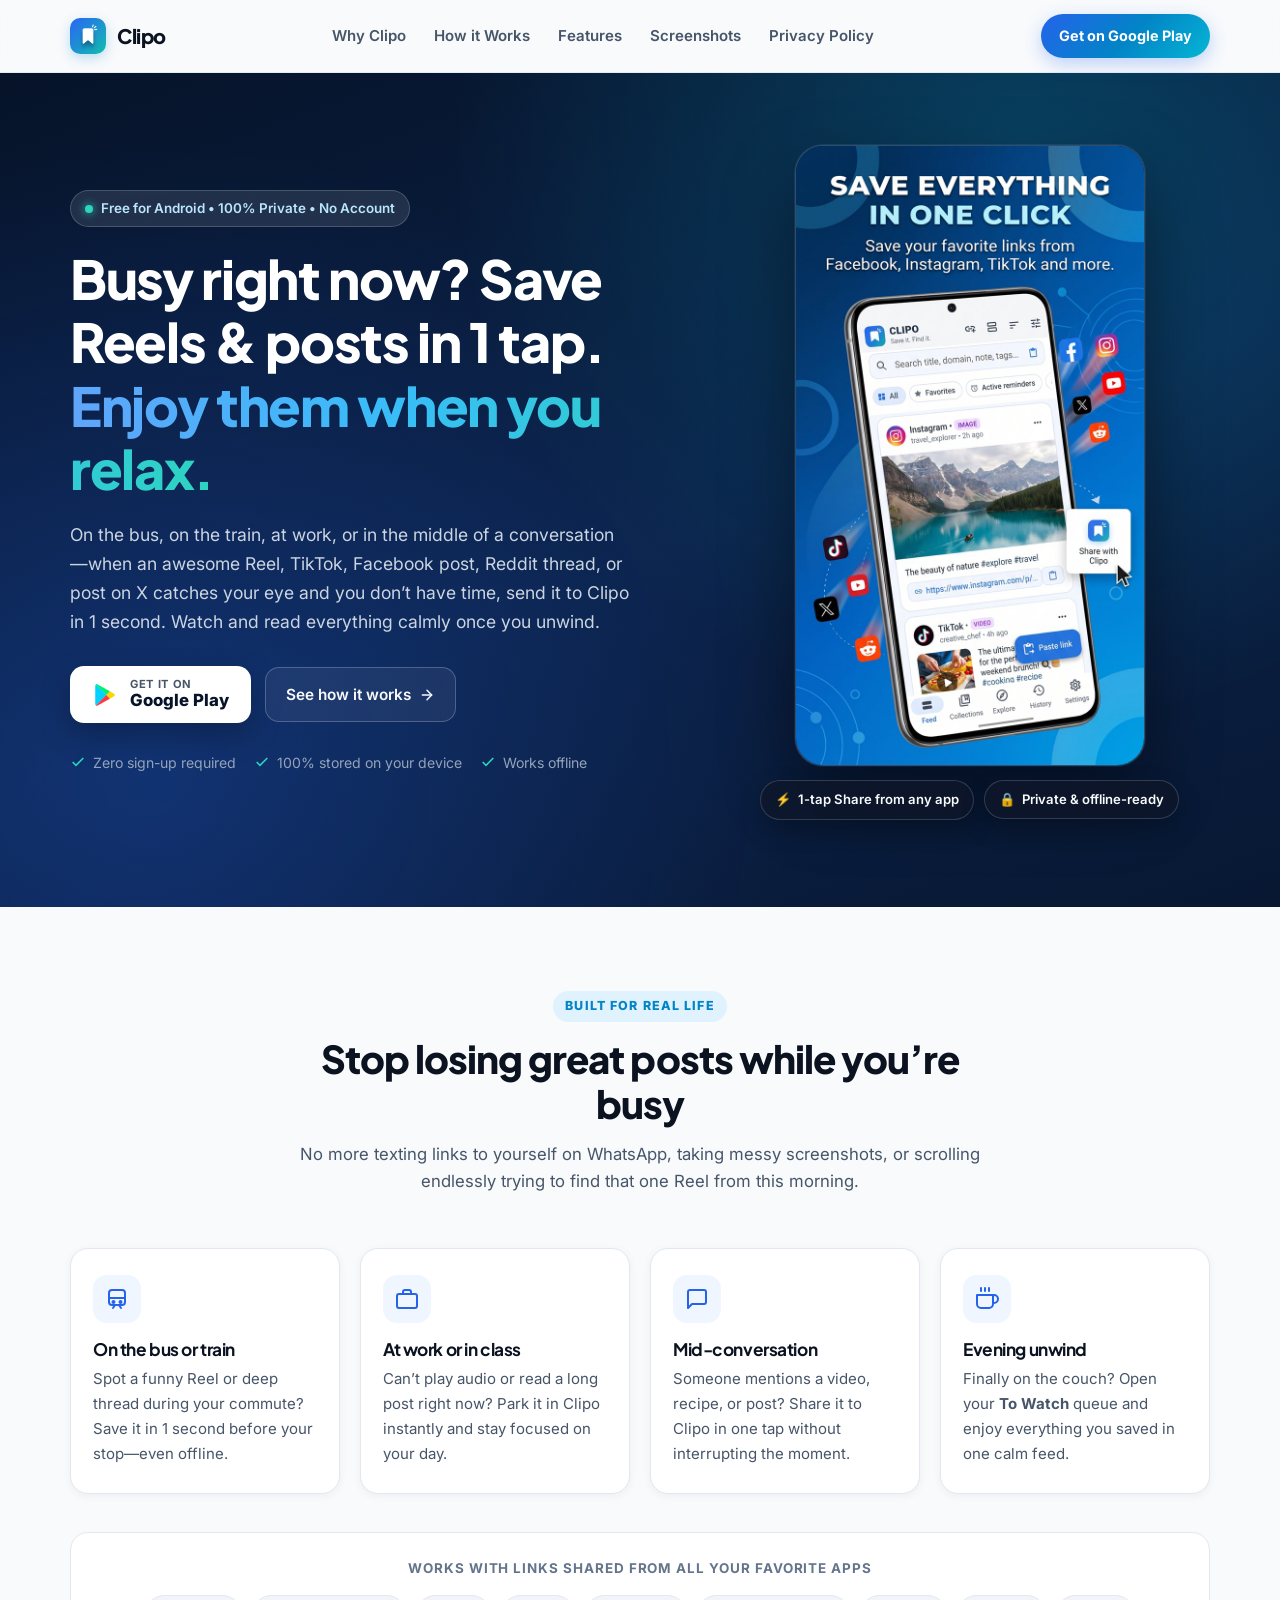
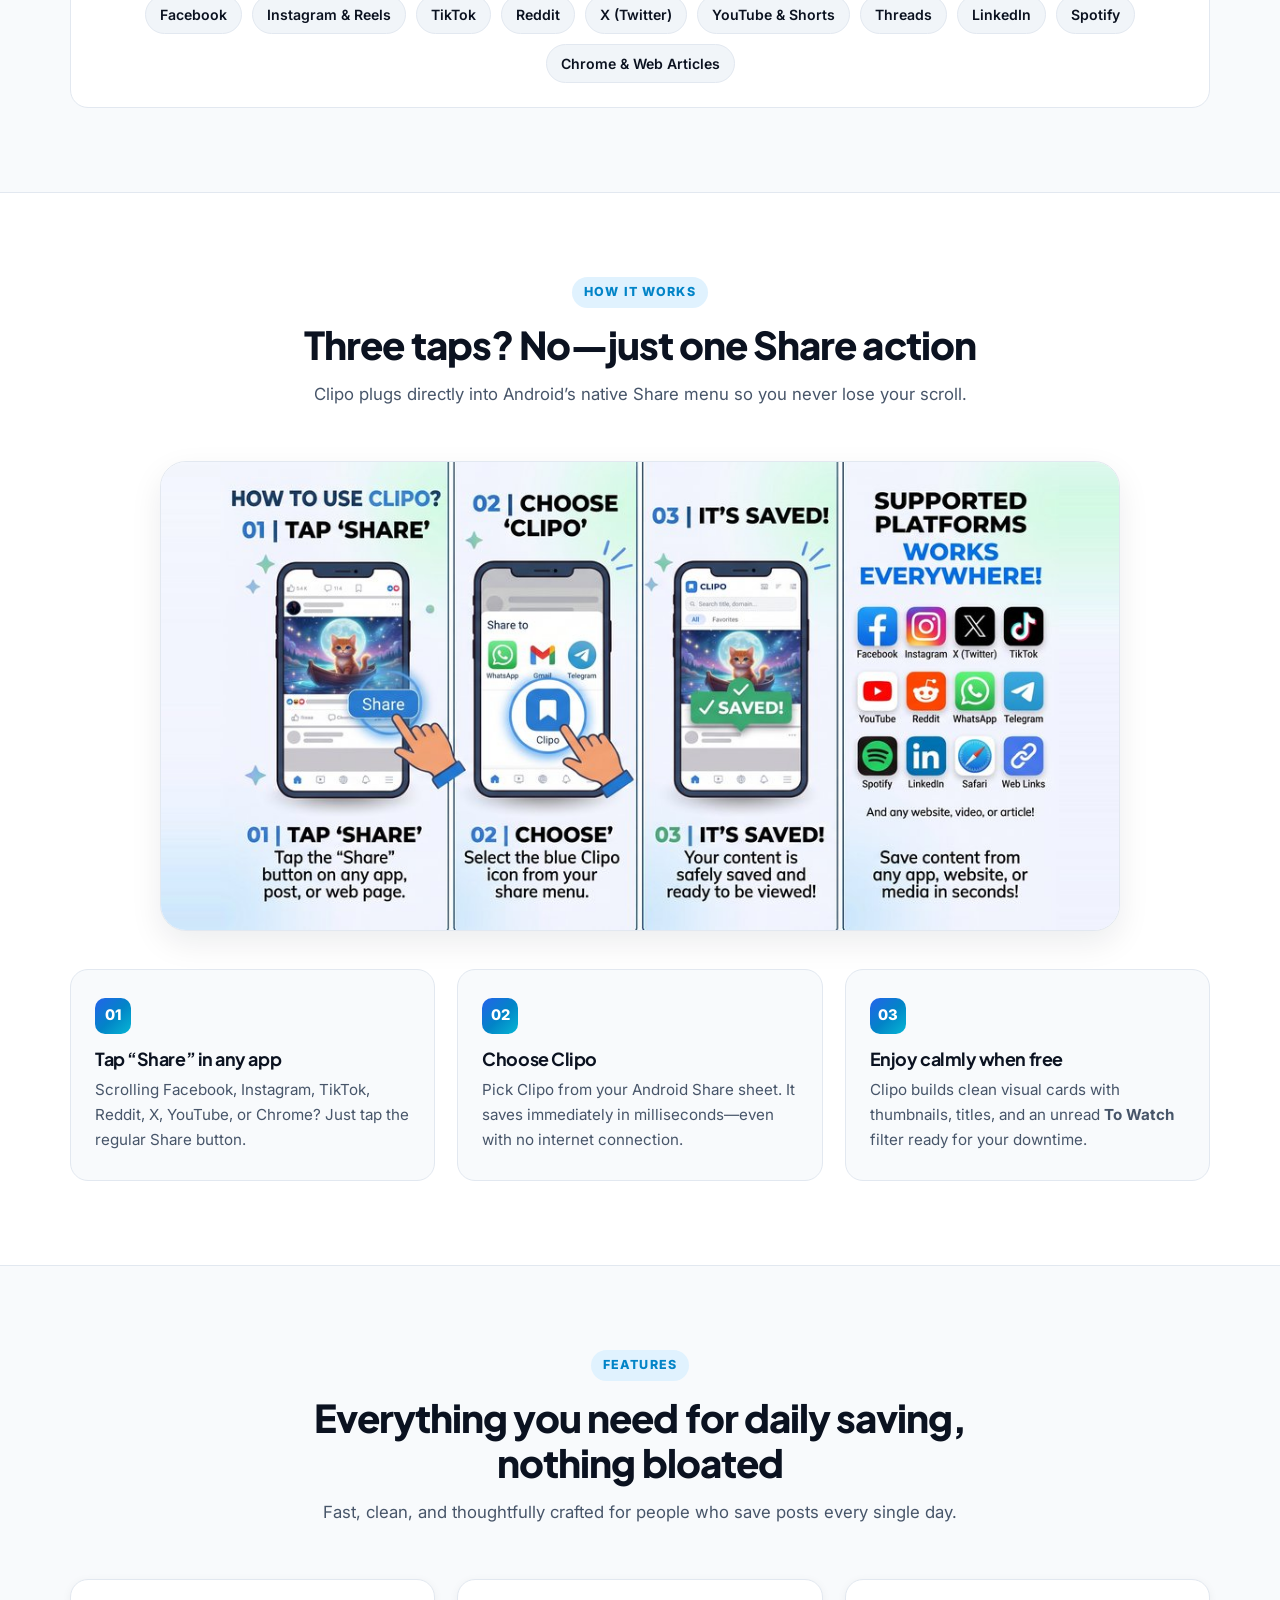
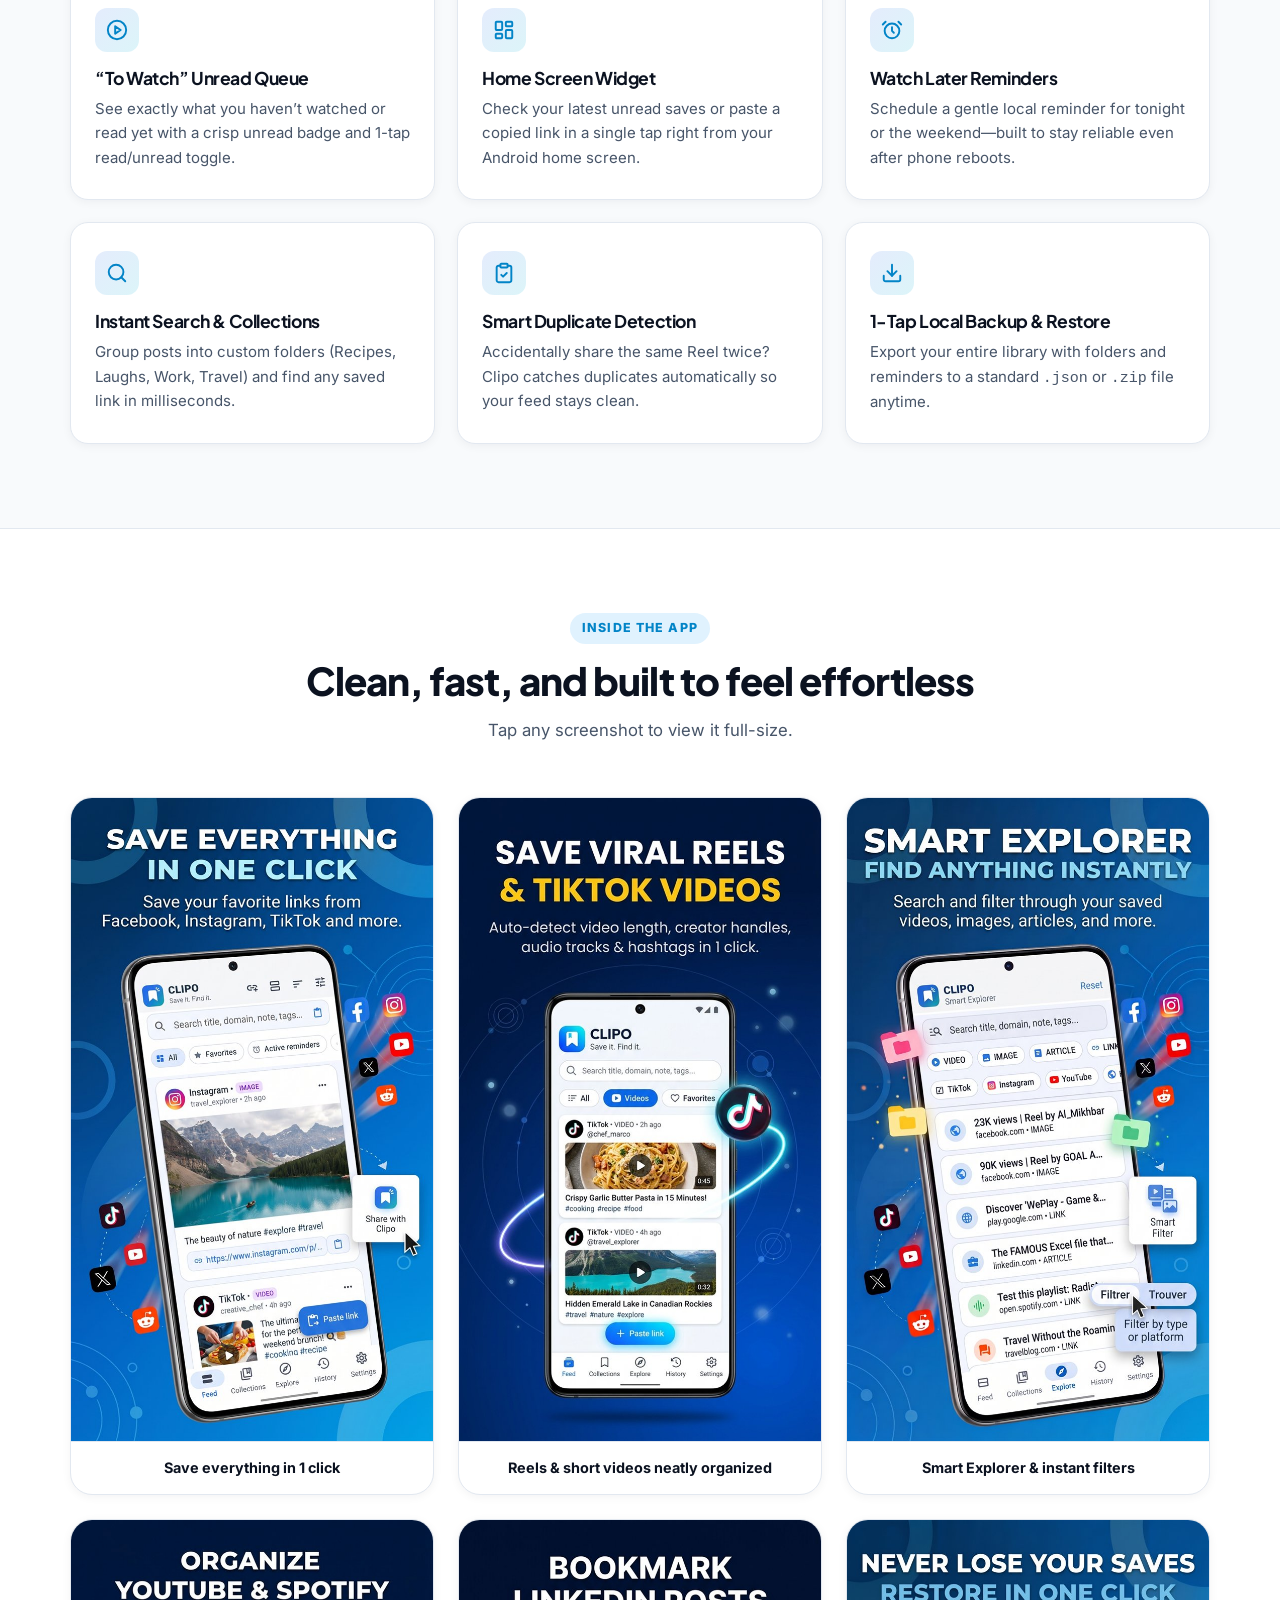
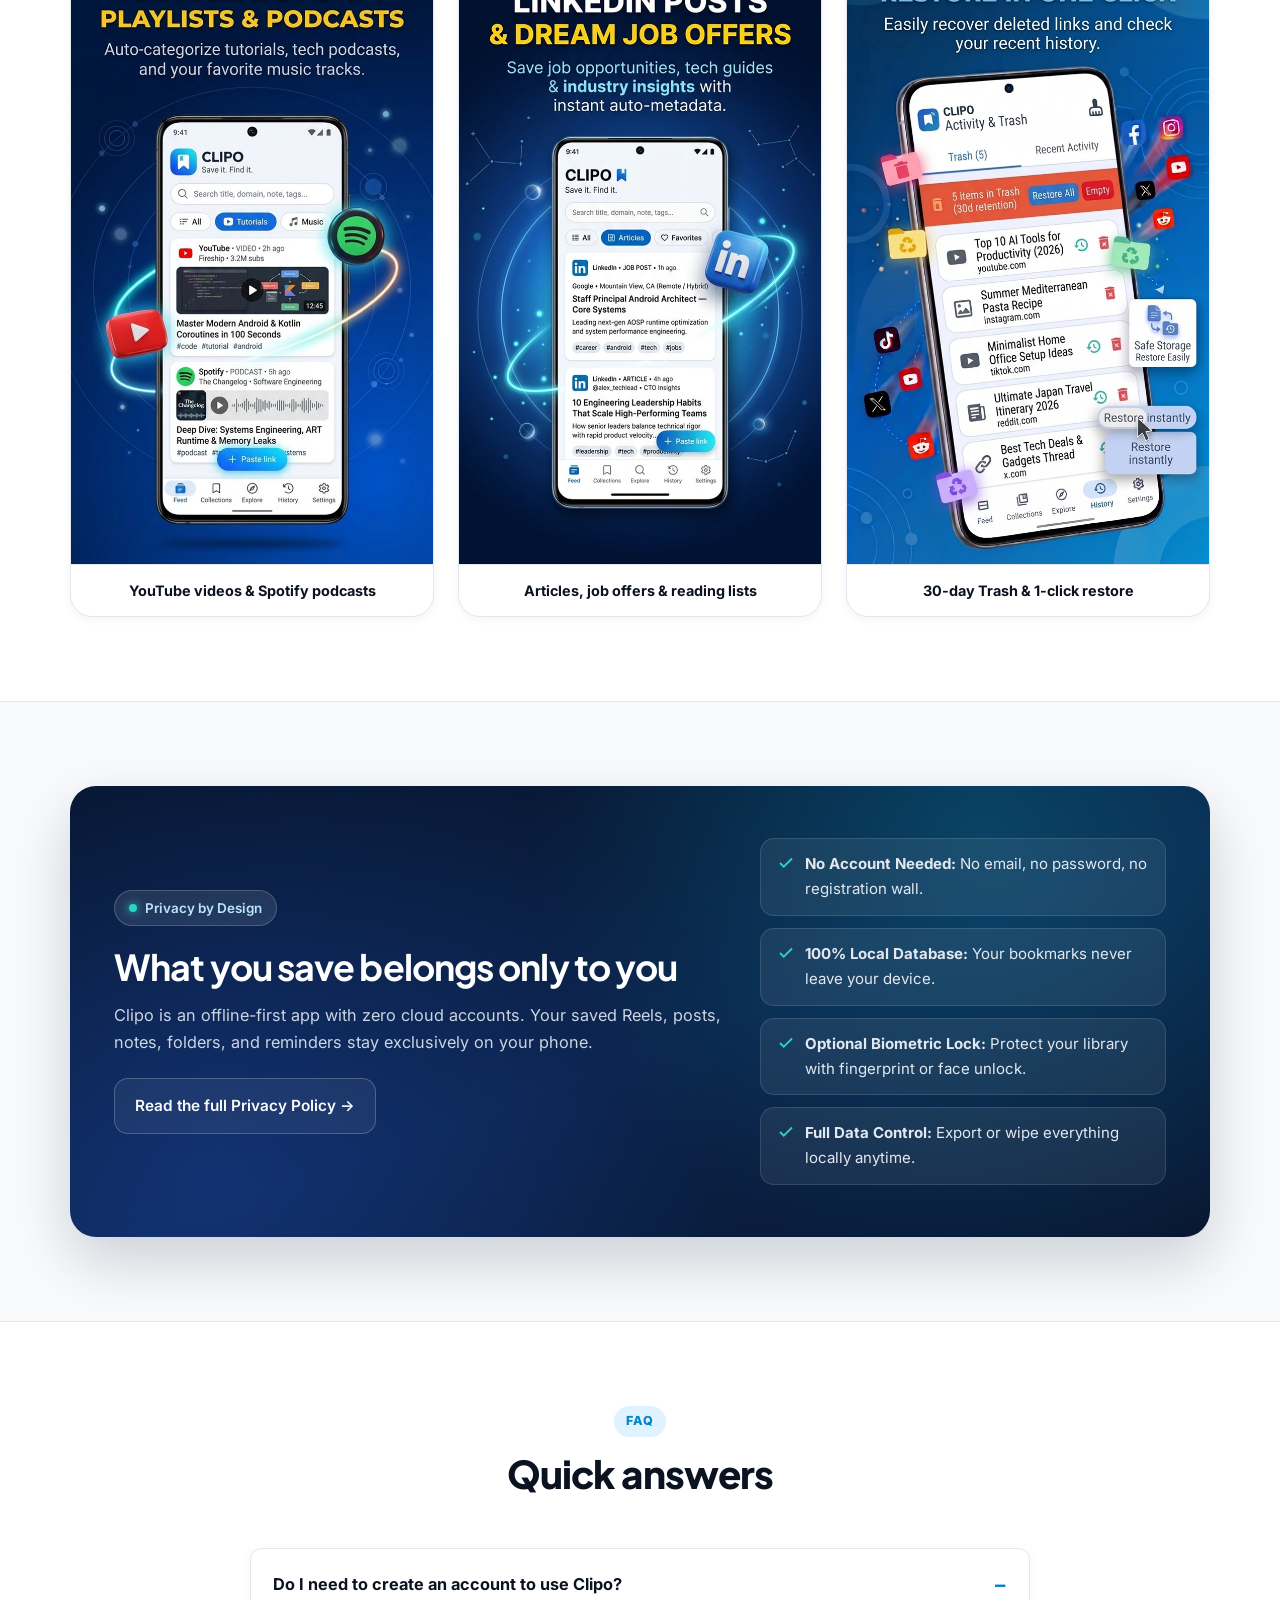
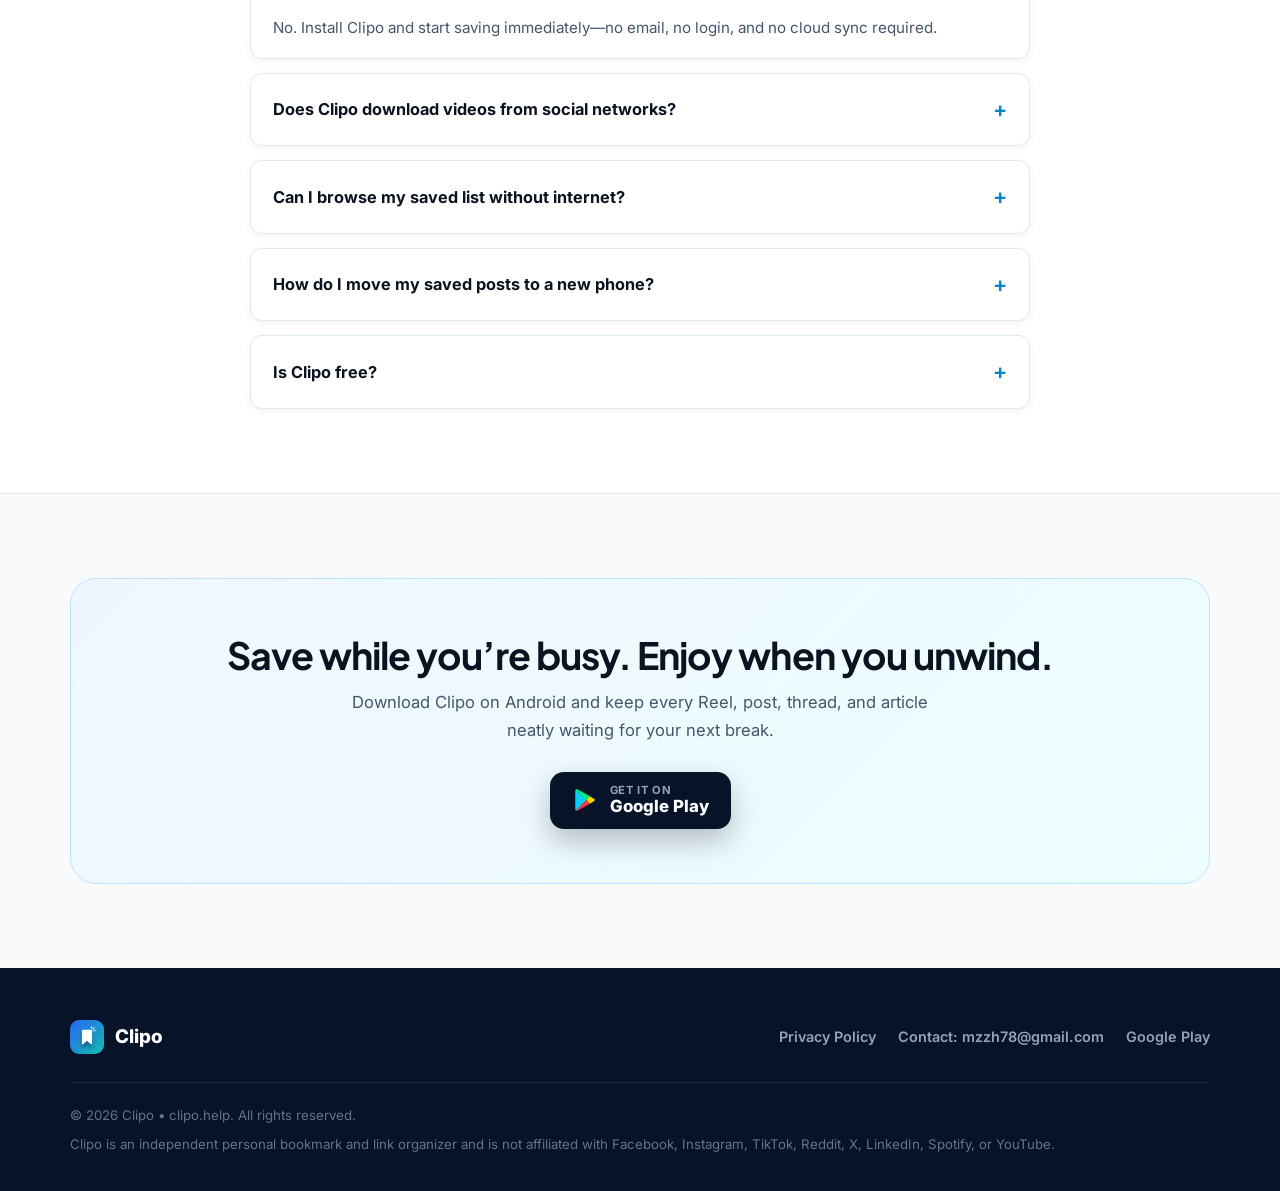
==== commit 1bd6486e: "Switch website domain, CNAME, Privacy Policy and SEO to clipo.help" ====
--- a/index.html
+++ b/index.html
@@ -5,20 +5,20 @@
   <meta name="viewport" content="width=device-width, initial-scale=1.0" />
   <title>Clipo — Save Reels, Videos &amp; Social Posts to Enjoy Later</title>
   <meta name="description" content="Busy on the bus, train, at work, or mid-conversation? Save Reels, TikToks, Facebook posts, Reddit threads, and X posts in 1 tap—and enjoy them calmly when you relax. 100% private, offline, no account required." />
-  <link rel="canonical" href="https://clipo.info/" />
+  <link rel="canonical" href="https://clipo.help/" />
   <link rel="icon" type="image/png" href="assets/icon.png" />
   <link rel="apple-touch-icon" href="assets/icon.png" />
 
   <!-- Open Graph / Social Preview -->
   <meta property="og:type" content="website" />
-  <meta property="og:url" content="https://clipo.info/" />
+  <meta property="og:url" content="https://clipo.help/" />
   <meta property="og:title" content="Clipo — Save Reels &amp; Posts in 1 Tap, Enjoy Later" />
   <meta property="og:description" content="No time right now? Save Reels, videos, and social posts from any app in 1 second and enjoy them when you relax. 100% local &amp; private." />
-  <meta property="og:image" content="https://clipo.info/assets/how-it-works.jpg" />
+  <meta property="og:image" content="https://clipo.help/assets/how-it-works.jpg" />
   <meta name="twitter:card" content="summary_large_image" />
   <meta name="twitter:title" content="Clipo — Save Reels &amp; Posts in 1 Tap, Enjoy Later" />
   <meta name="twitter:description" content="Save Reels, videos &amp; social posts while you're busy. Watch calmly when you unwind. 100% private, offline, no account." />
-  <meta name="twitter:image" content="https://clipo.info/assets/how-it-works.jpg" />
+  <meta name="twitter:image" content="https://clipo.help/assets/how-it-works.jpg" />
 
   <link rel="preconnect" href="https://fonts.googleapis.com" />
   <link rel="preconnect" href="https://fonts.gstatic.com" crossorigin />
@@ -439,7 +439,7 @@
         </div>
       </div>
       <div class="footer-bottom">
-        <span>&copy; 2026 Clipo &bull; clipo.info. All rights reserved.</span>
+        <span>&copy; 2026 Clipo &bull; clipo.help. All rights reserved.</span>
         <span>Clipo is an independent personal bookmark and link organizer and is not affiliated with Facebook, Instagram, TikTok, Reddit, X, LinkedIn, Spotify, or YouTube.</span>
       </div>
     </div>
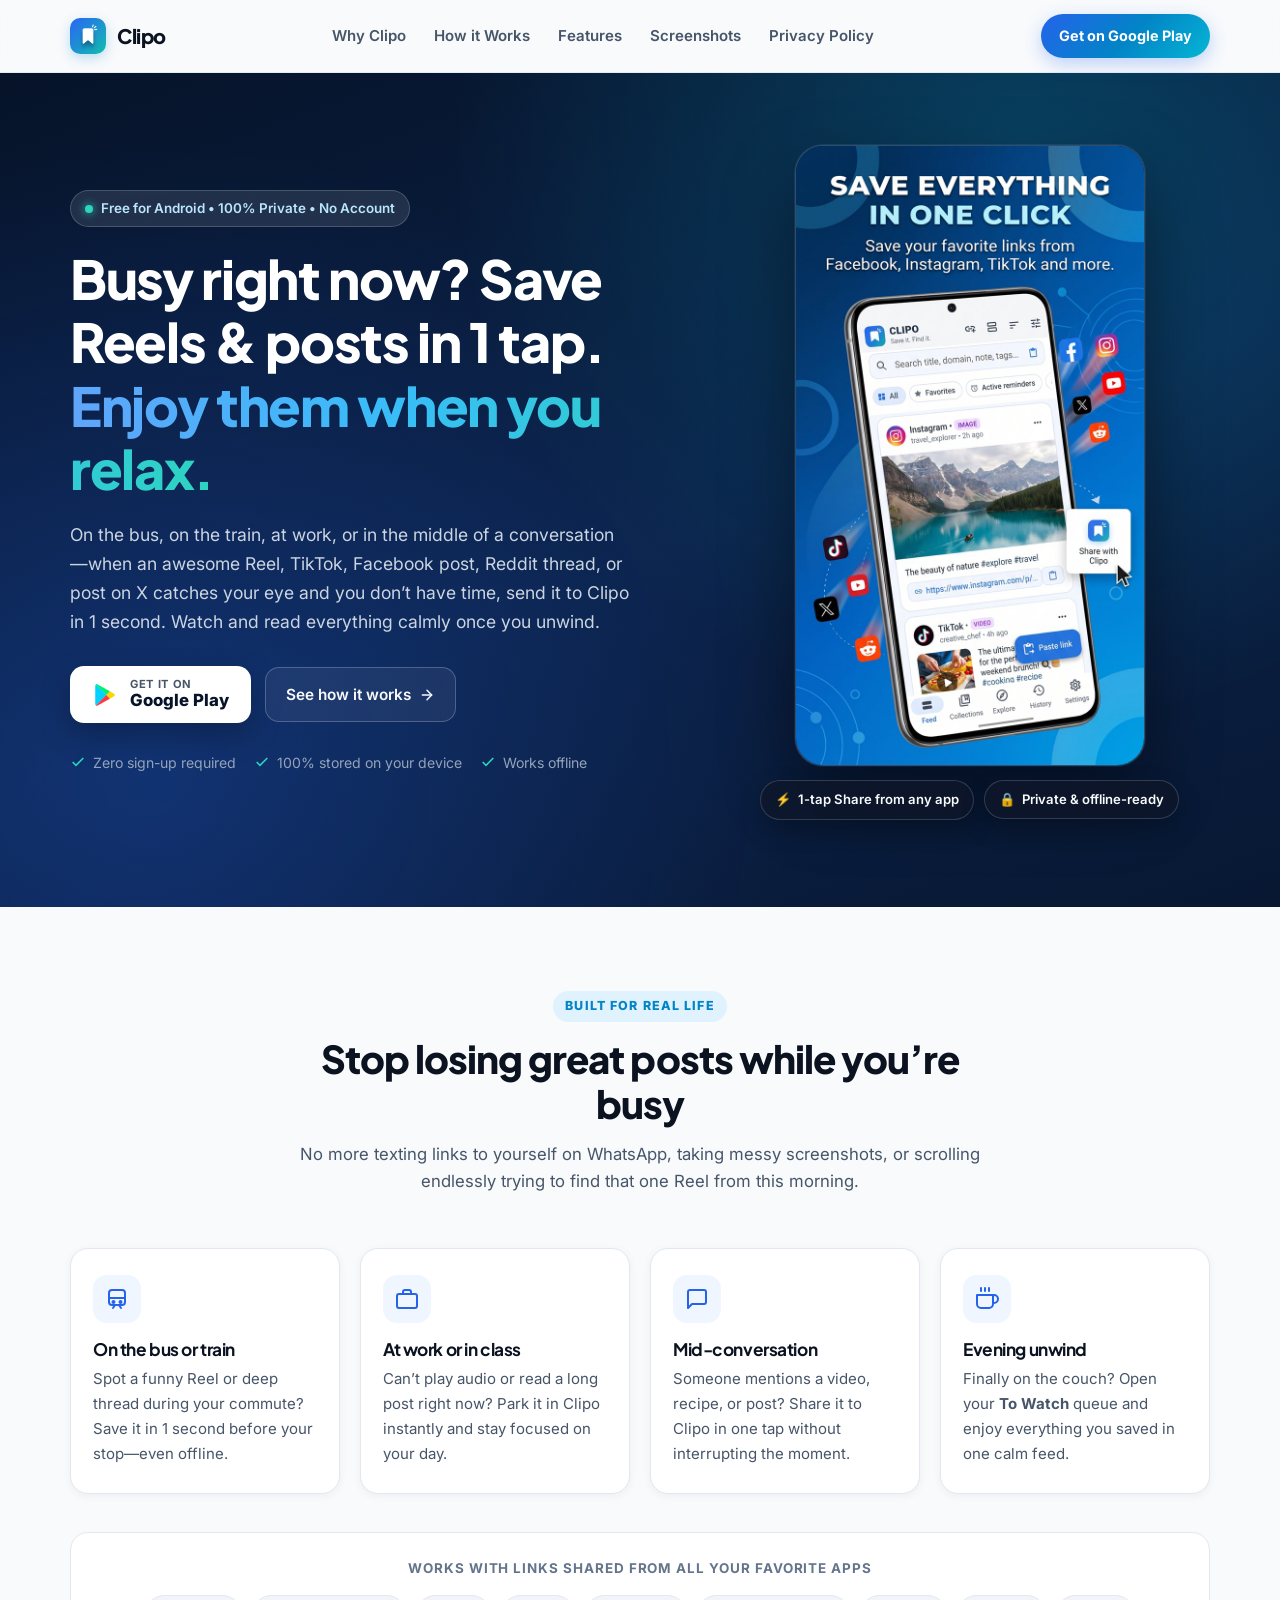
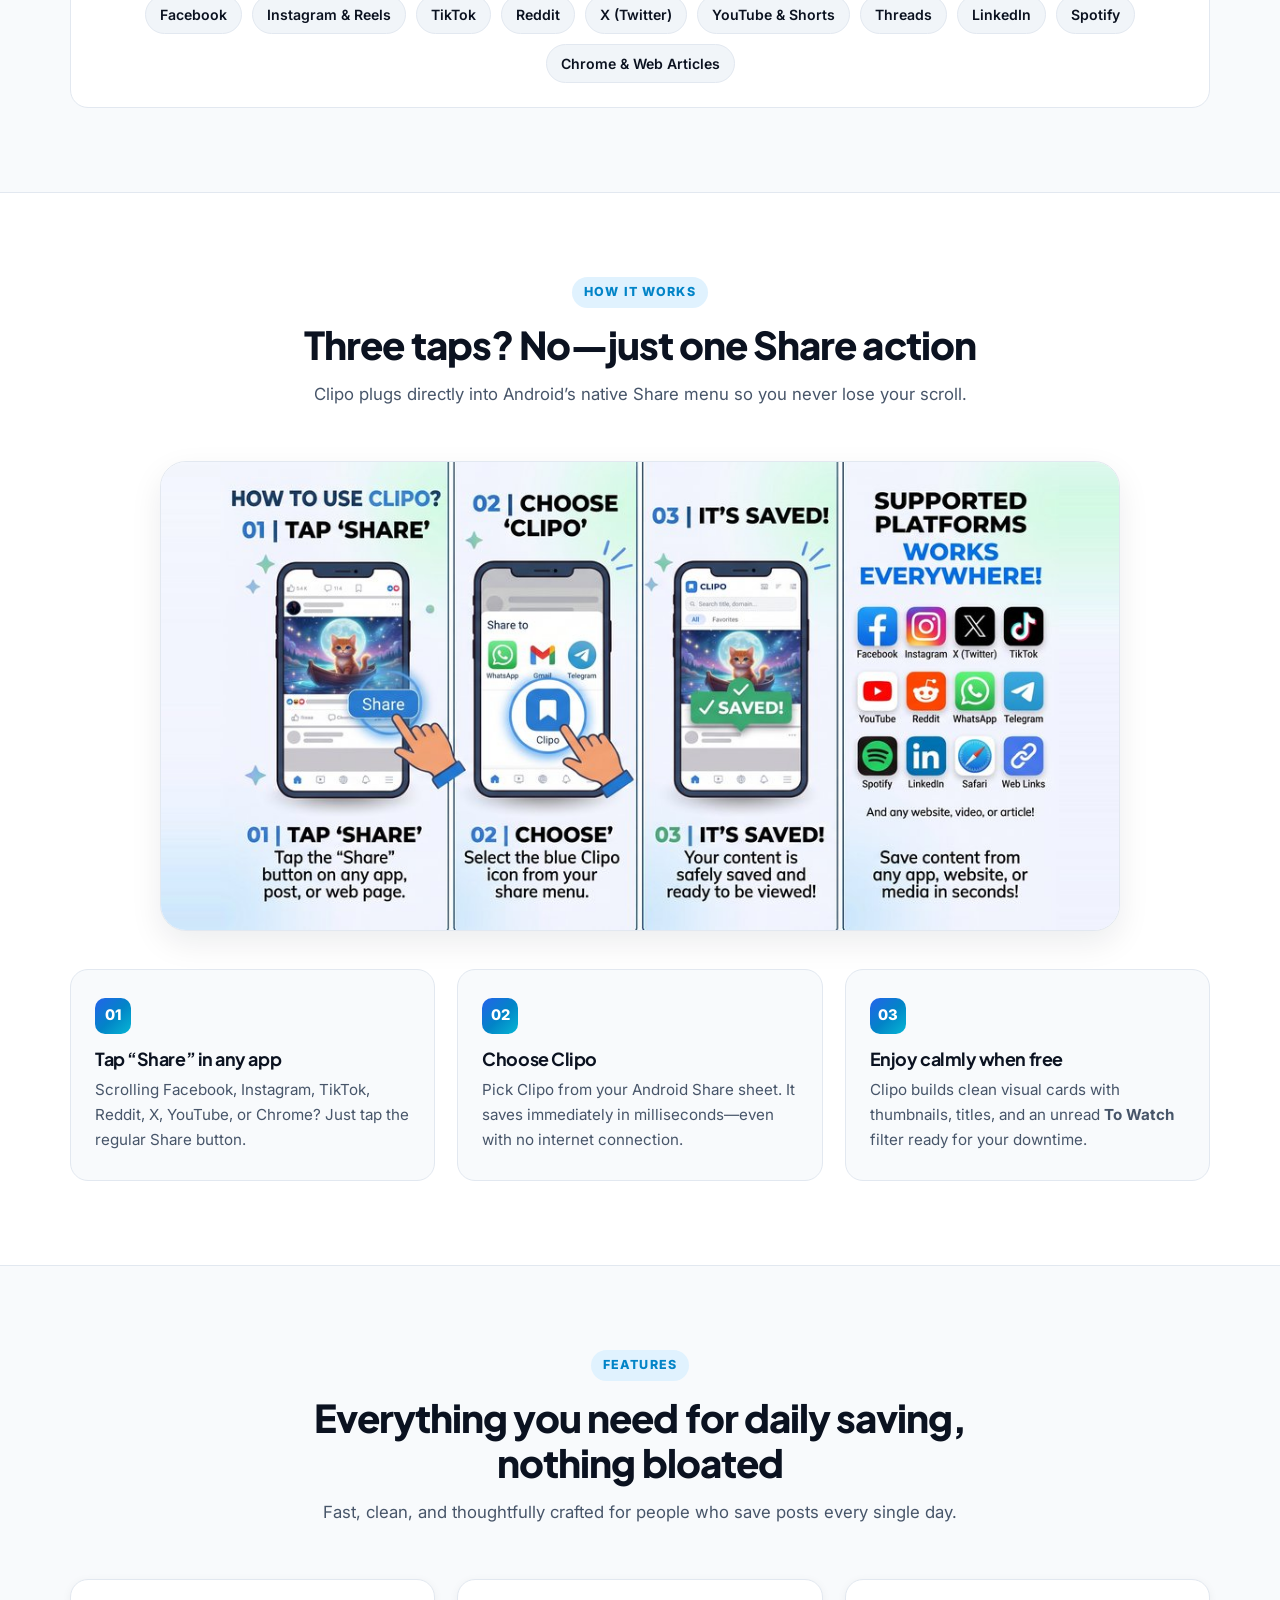
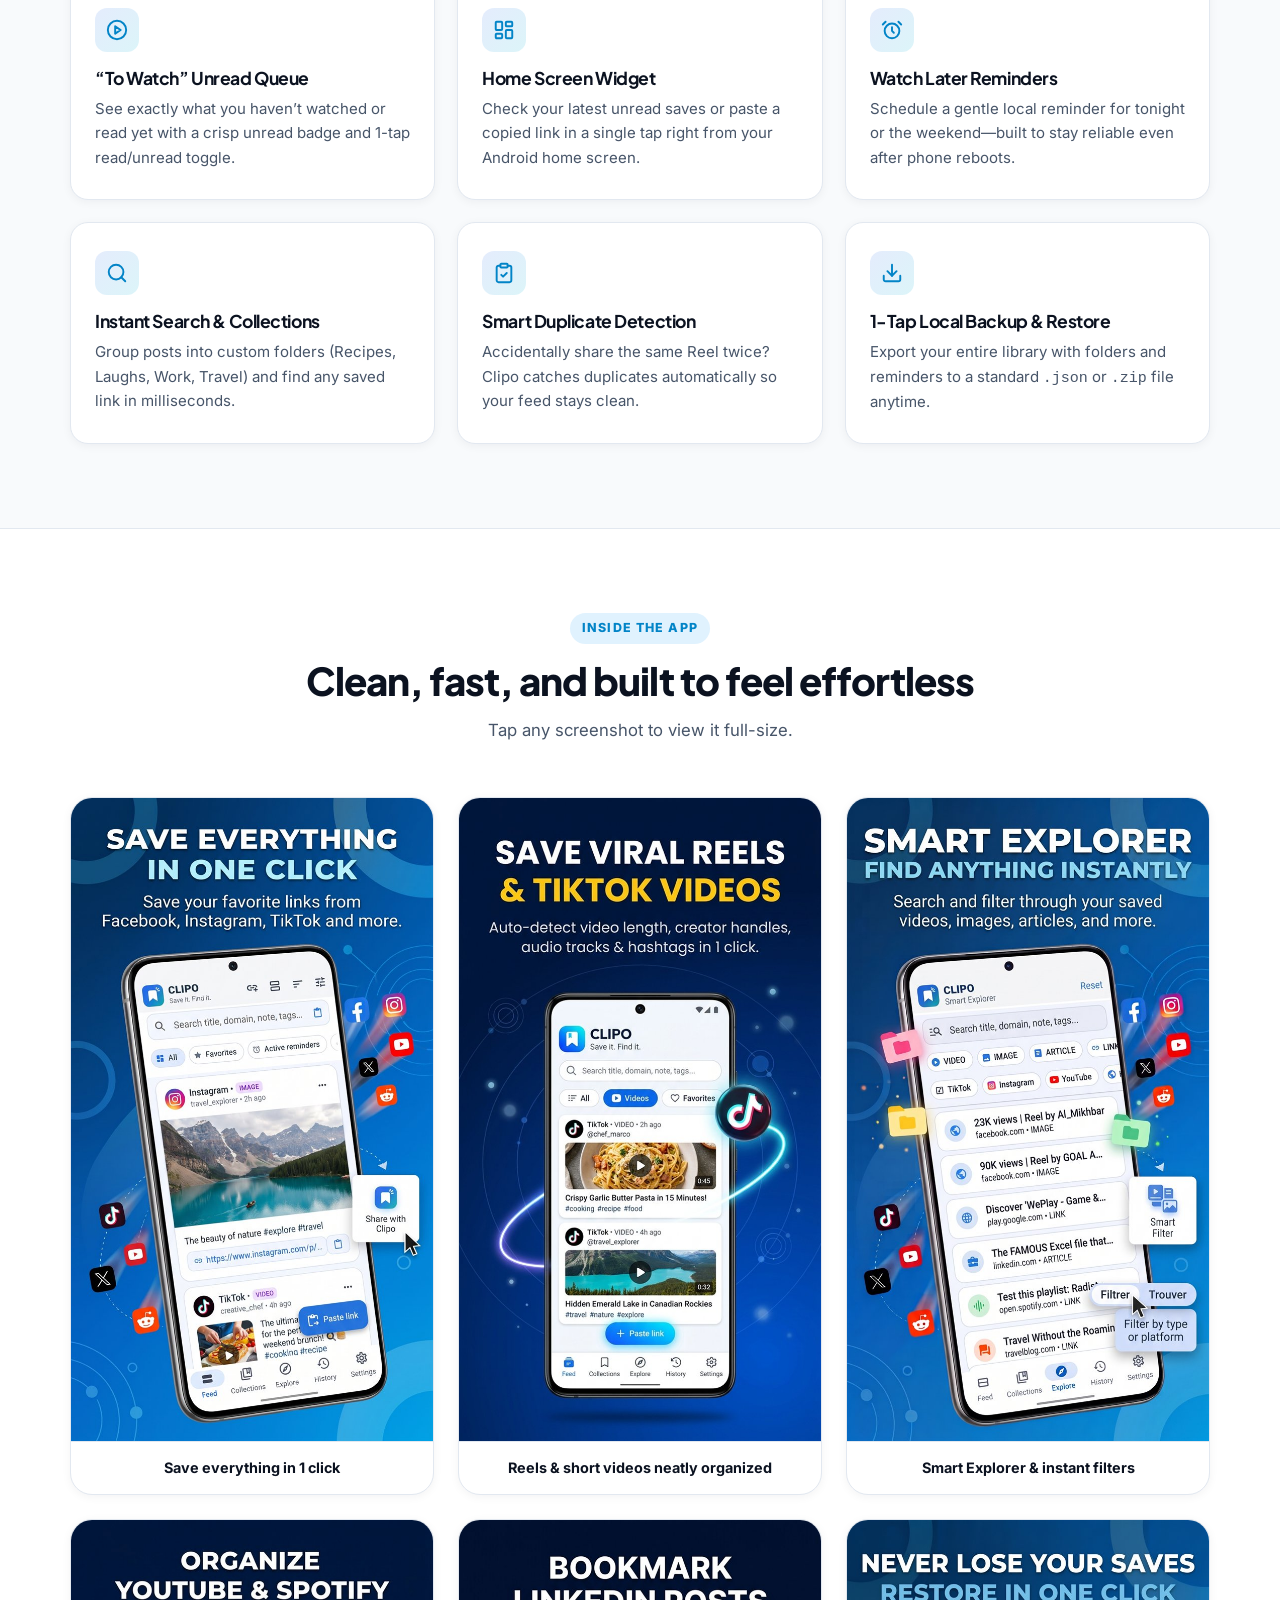
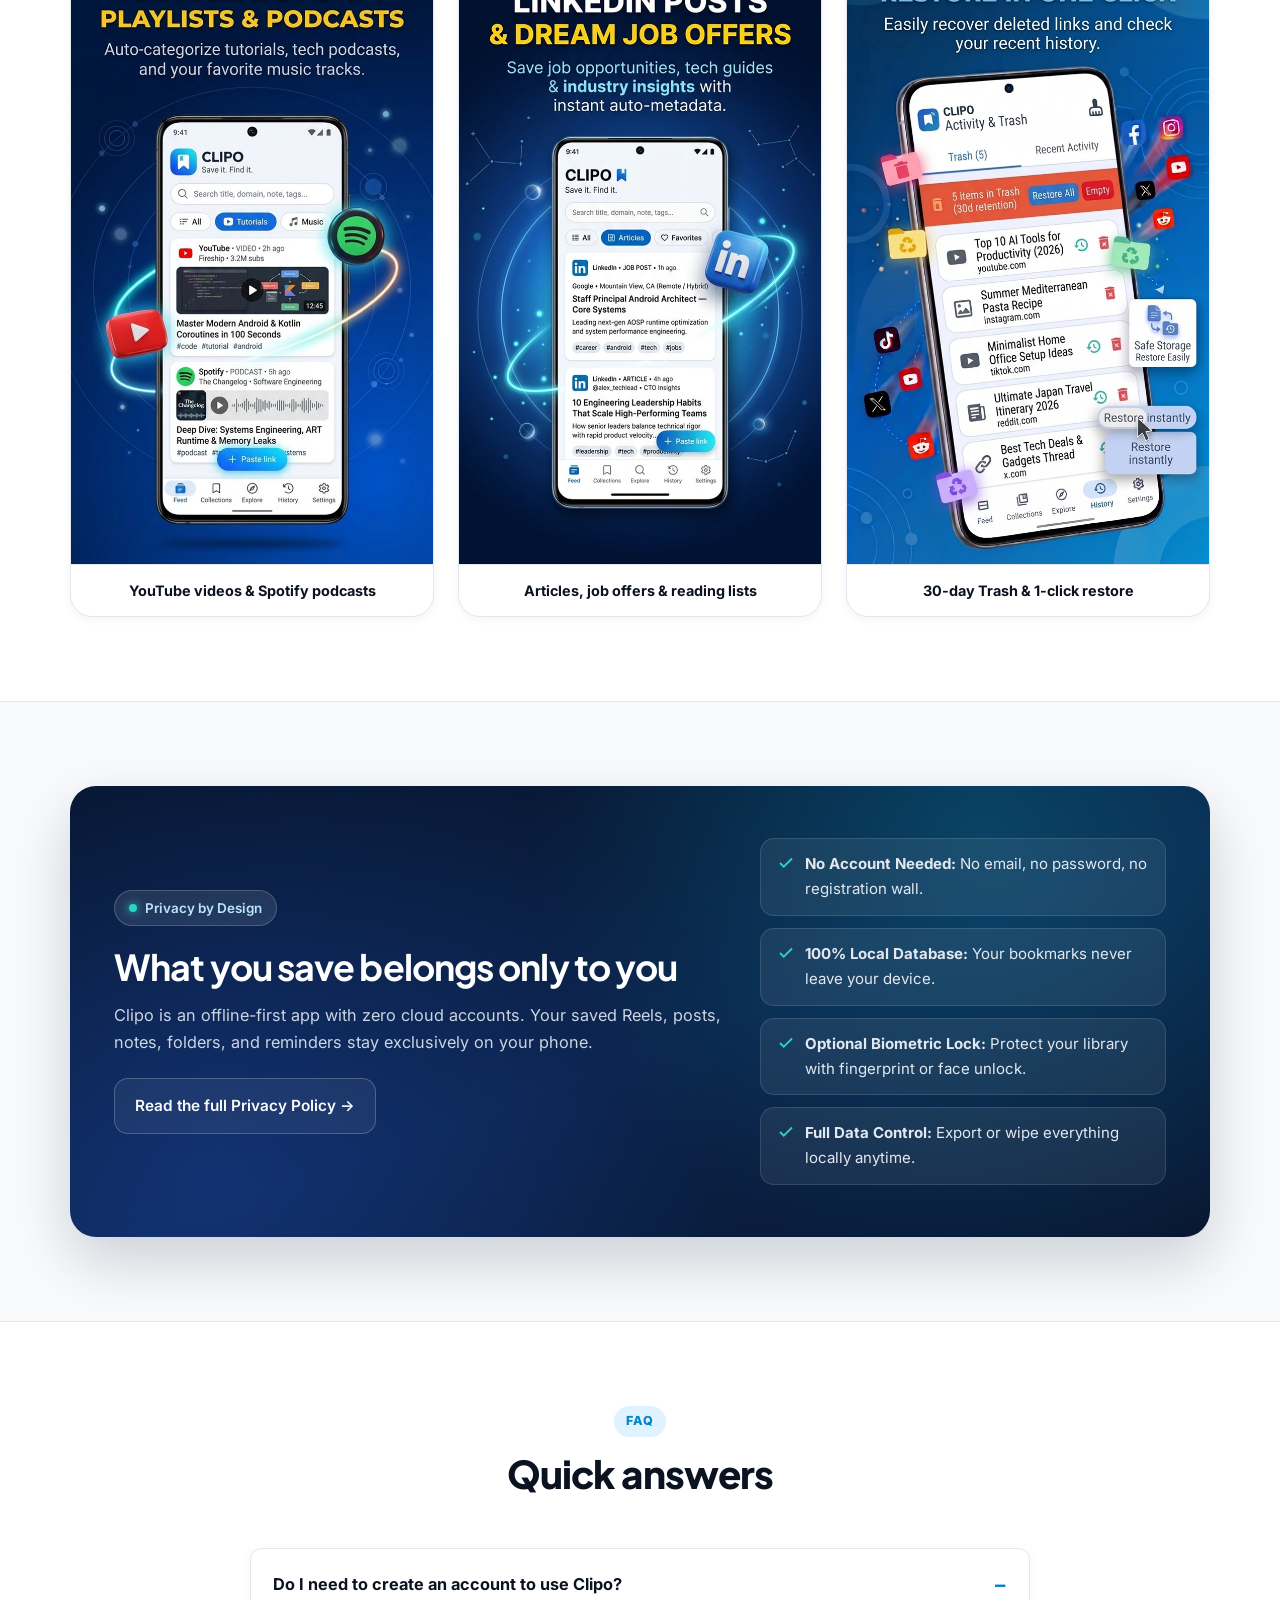
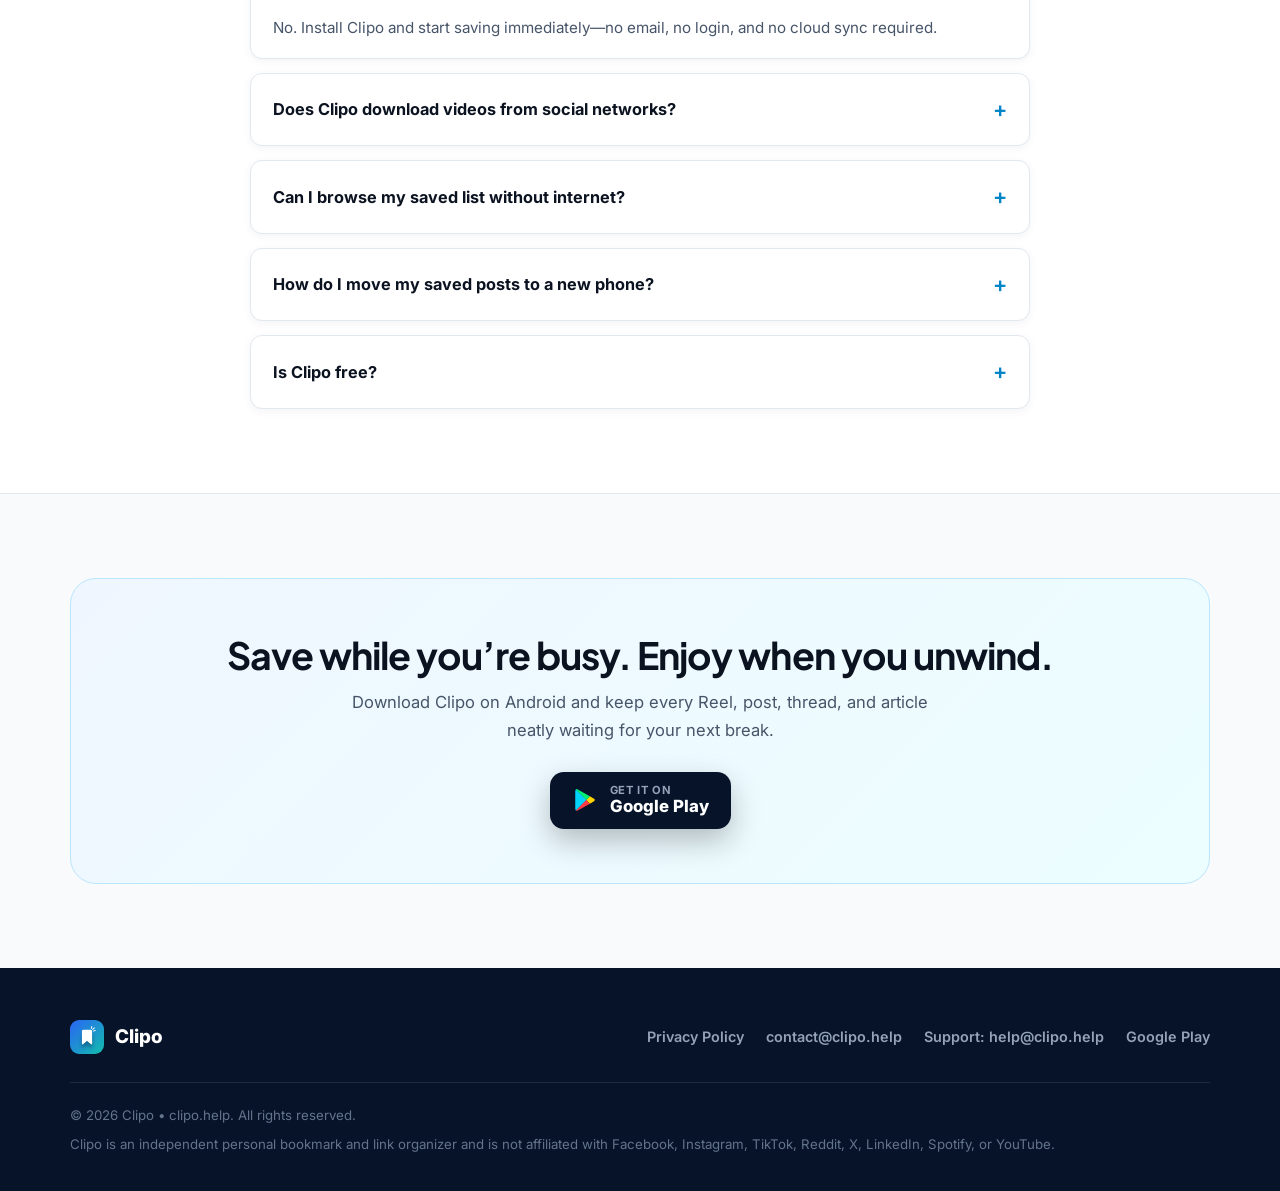
==== commit 3ed6bb49: "Use official contact@clipo.help and help@clipo.help addresses on website & Privacy Policy" ====
--- a/index.html
+++ b/index.html
@@ -434,7 +434,8 @@
         </a>
         <div class="footer-links">
           <a href="privacy.html">Privacy Policy</a>
-          <a href="mailto:mzzh78@gmail.com">Contact: mzzh78@gmail.com</a>
+          <a href="mailto:contact@clipo.help">contact@clipo.help</a>
+          <a href="mailto:help@clipo.help">Support: help@clipo.help</a>
           <a href="https://play.google.com/store/apps/details?id=com.clipo.clipo&amp;pcampaignid=web_share" target="_blank" rel="noopener">Google Play</a>
         </div>
       </div>
